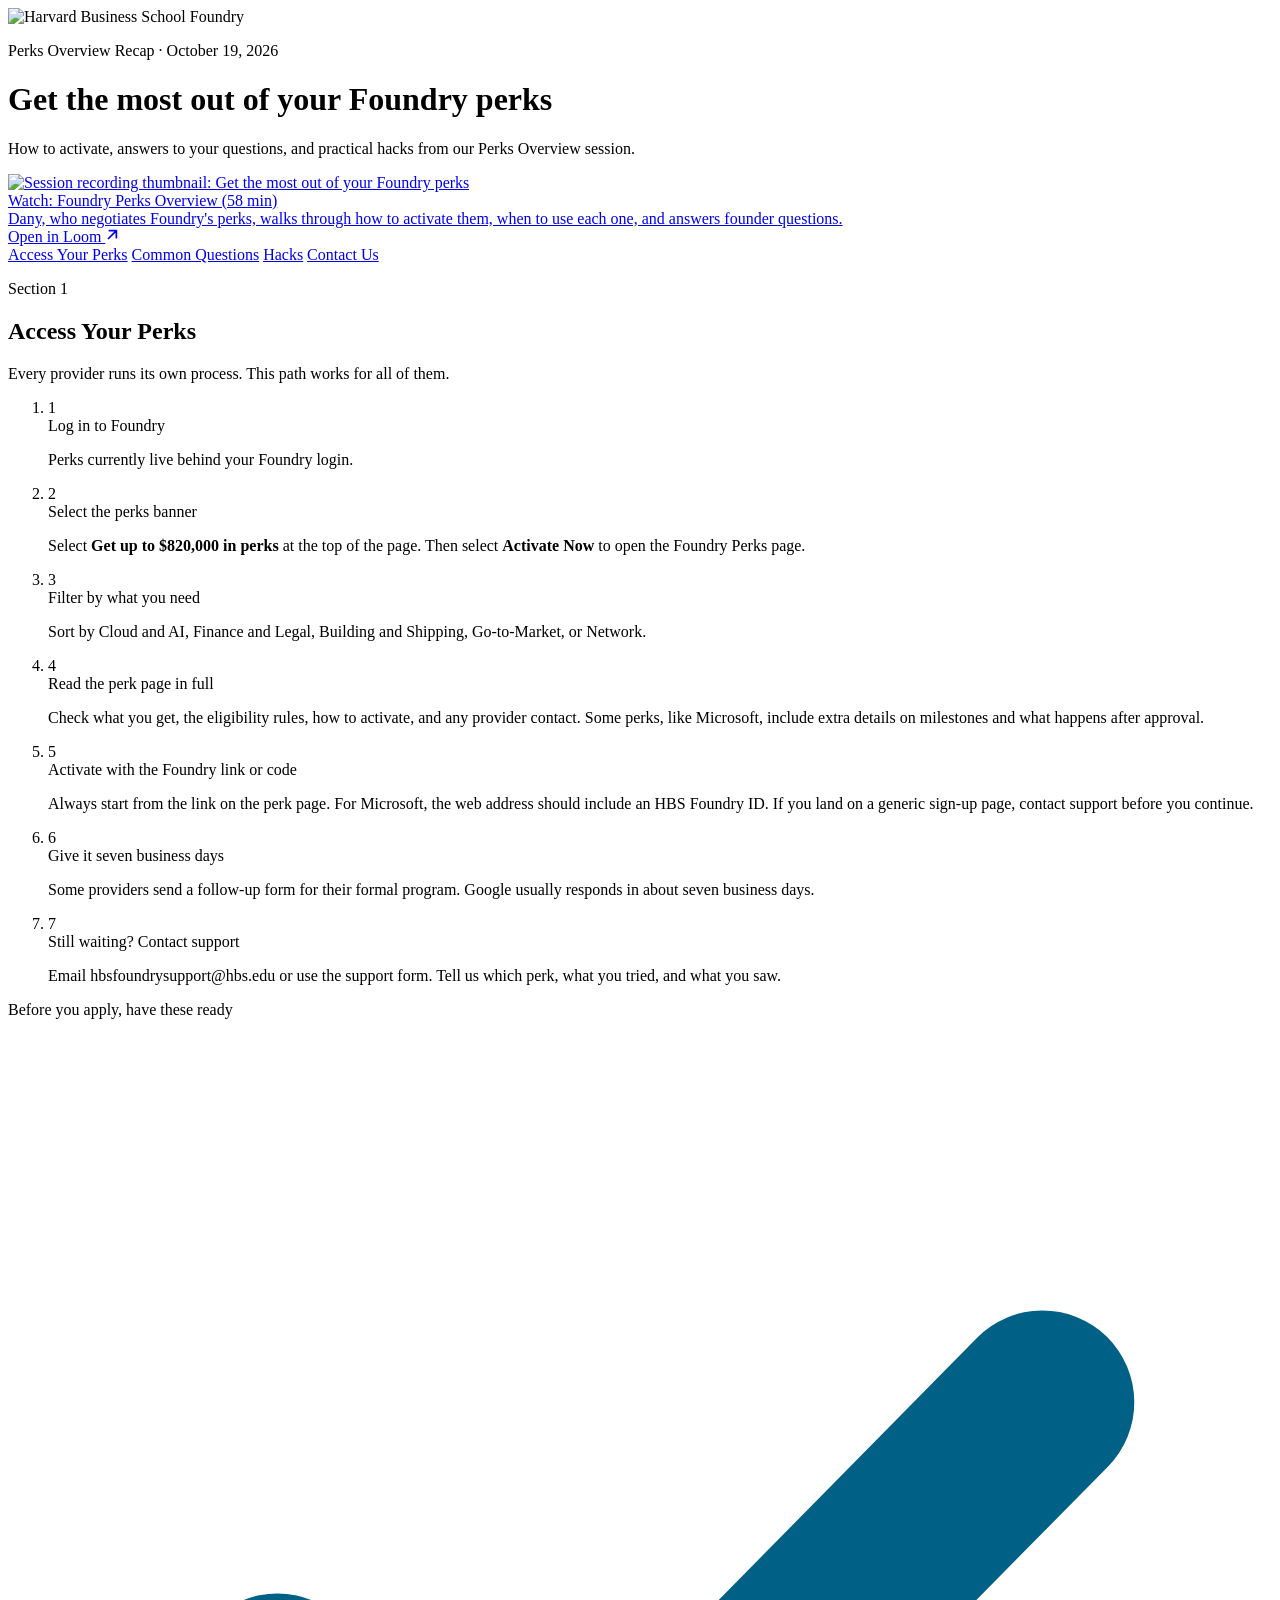
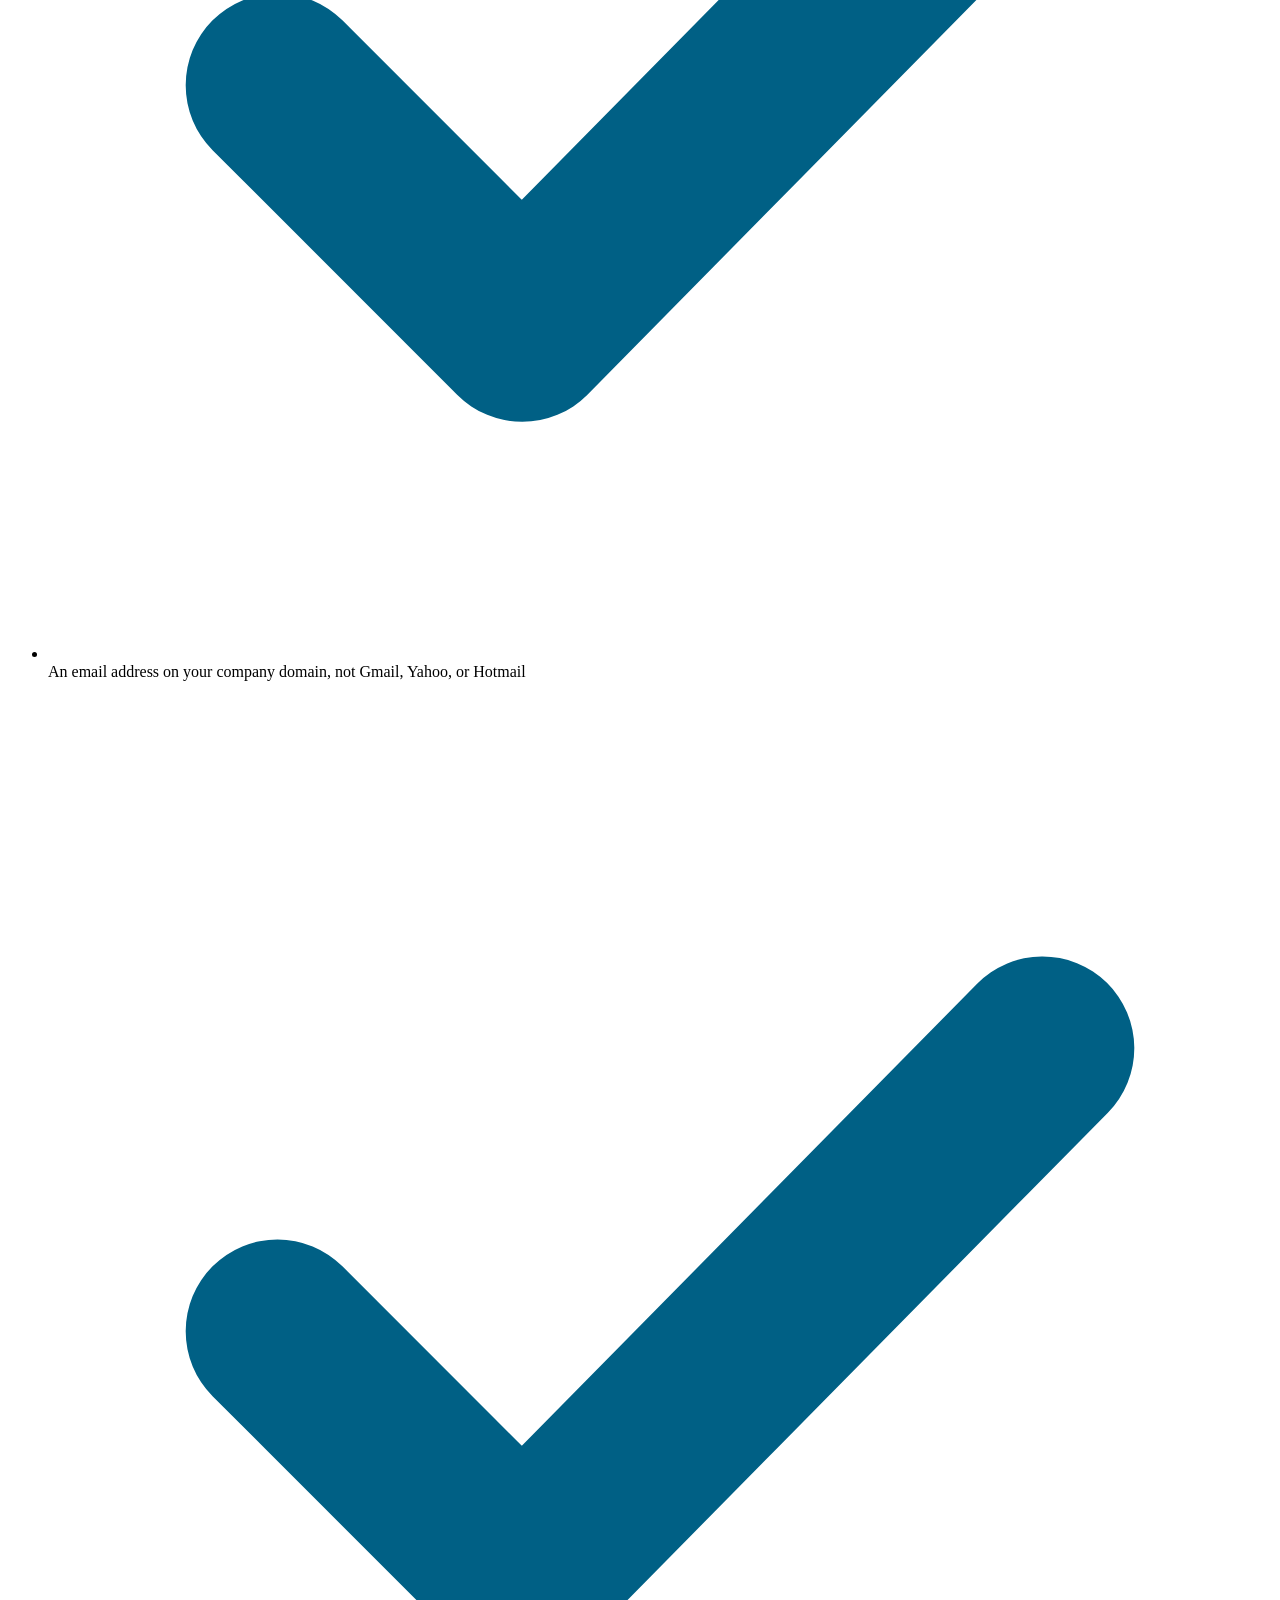
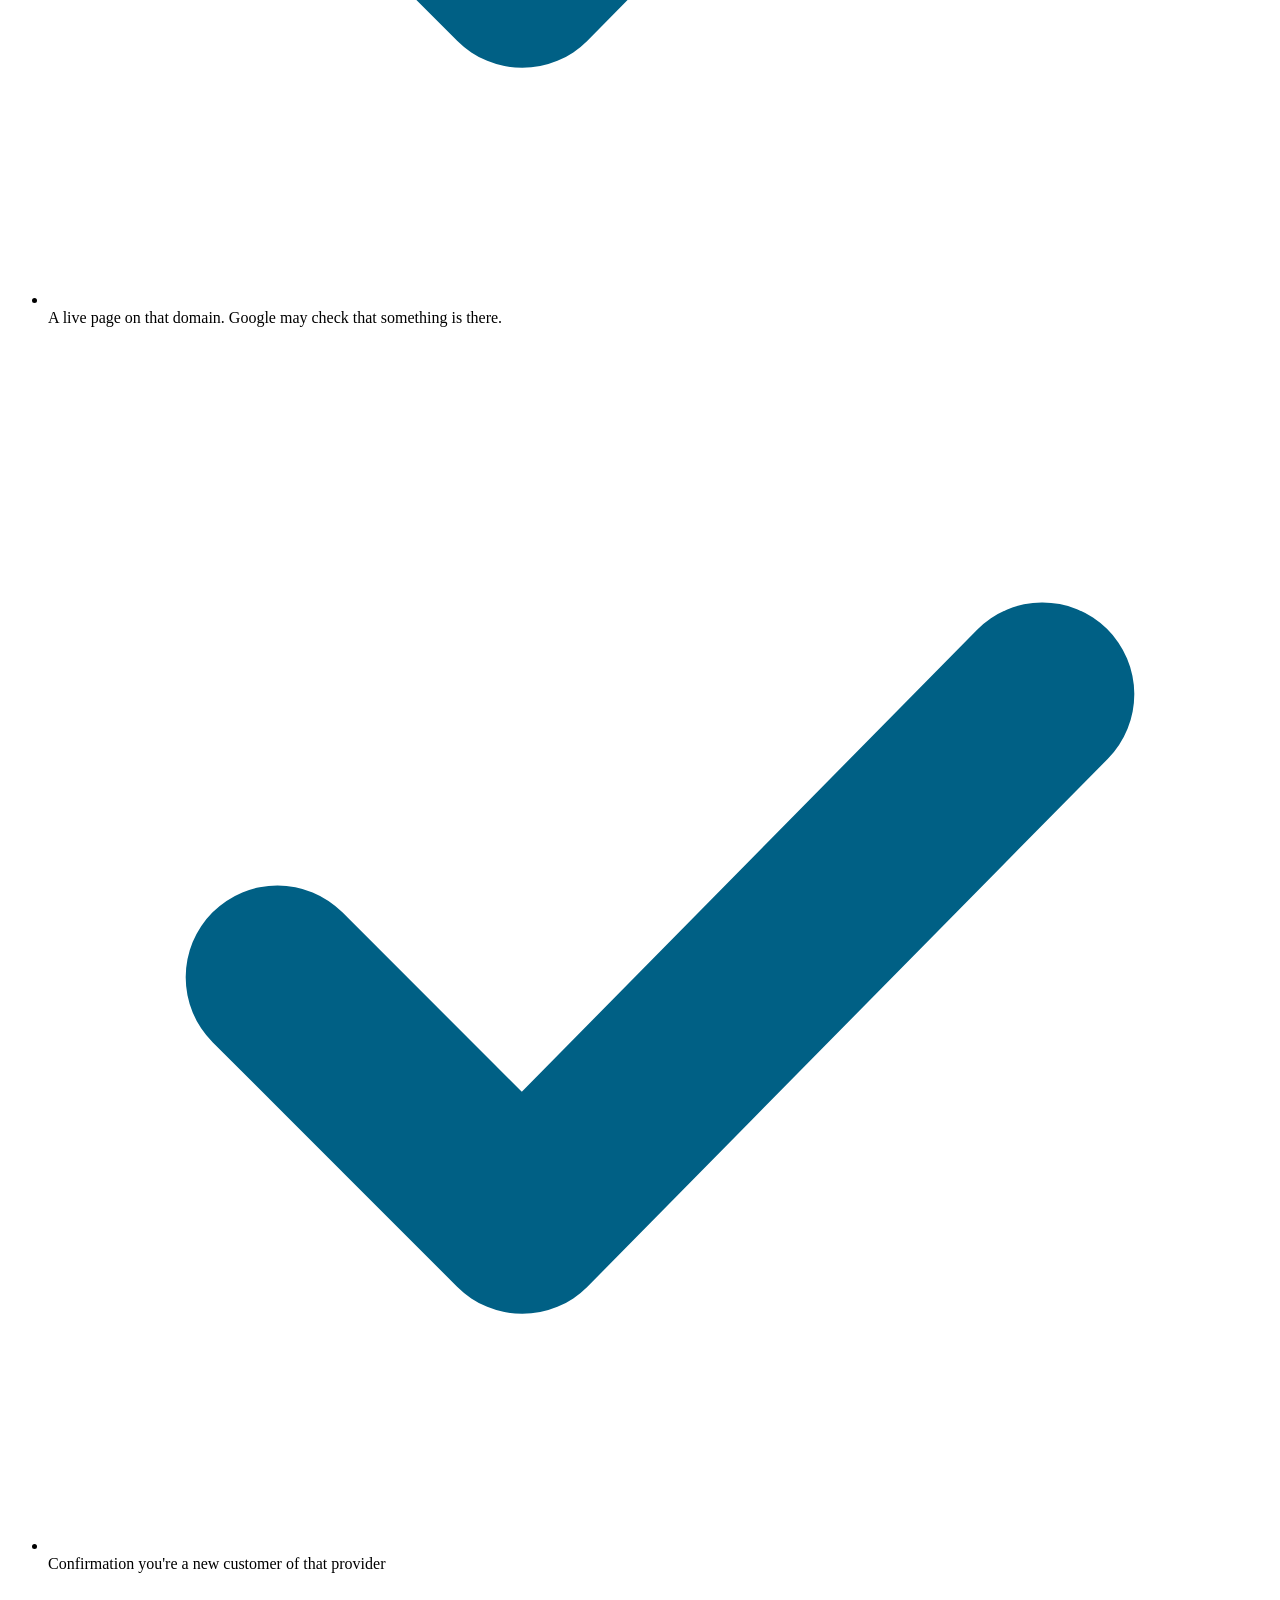
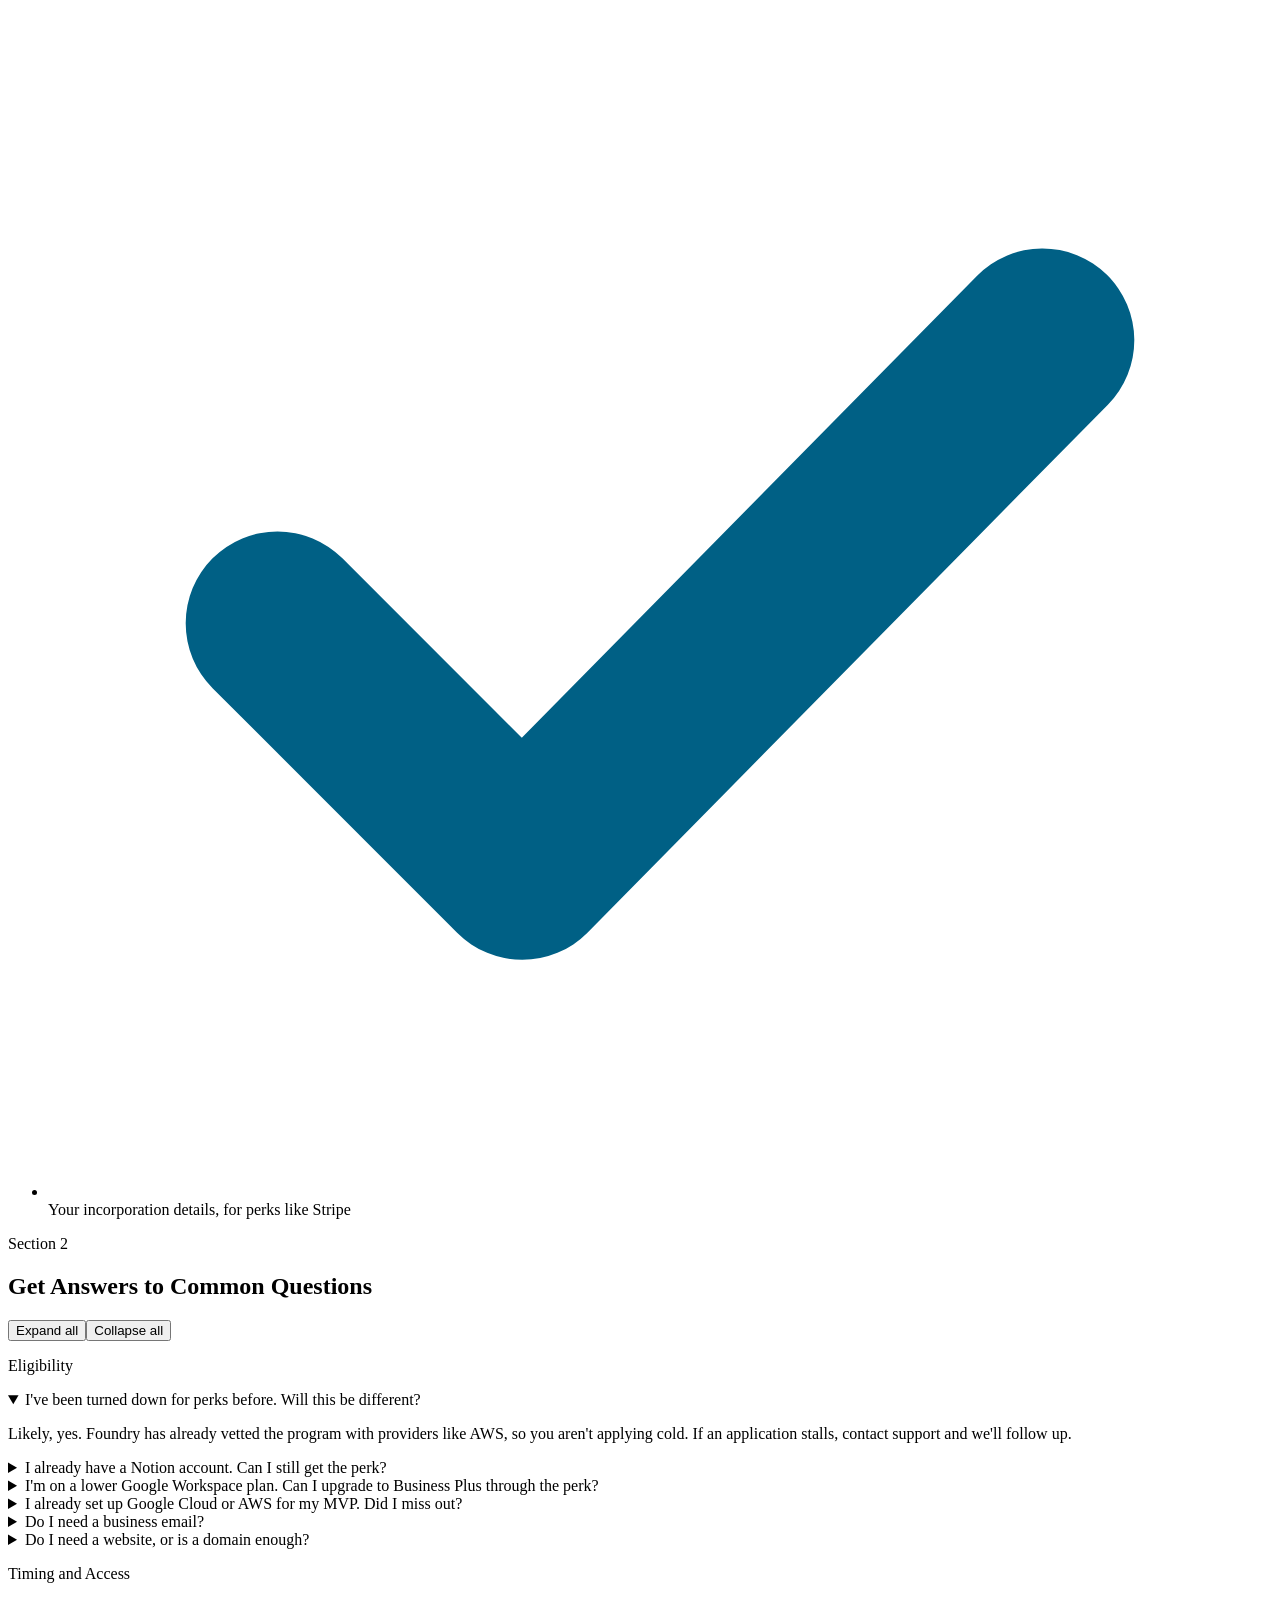
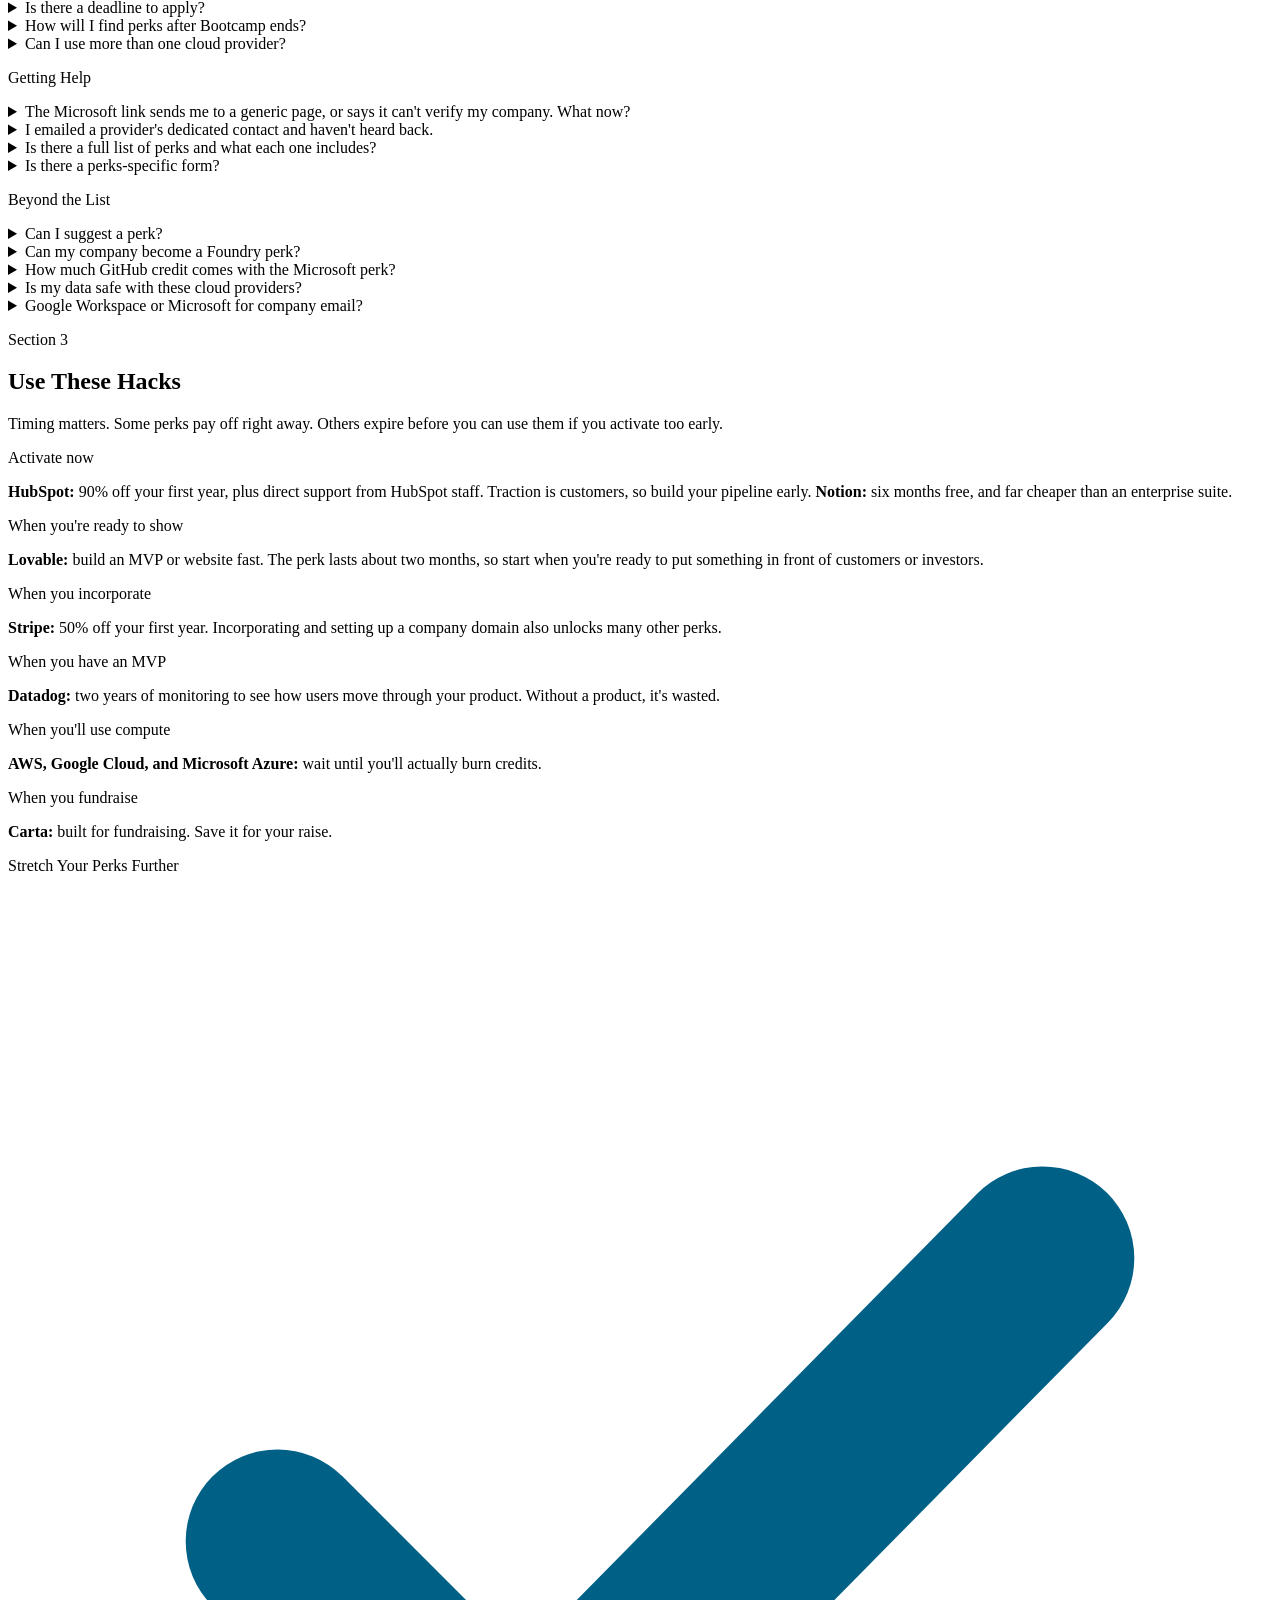
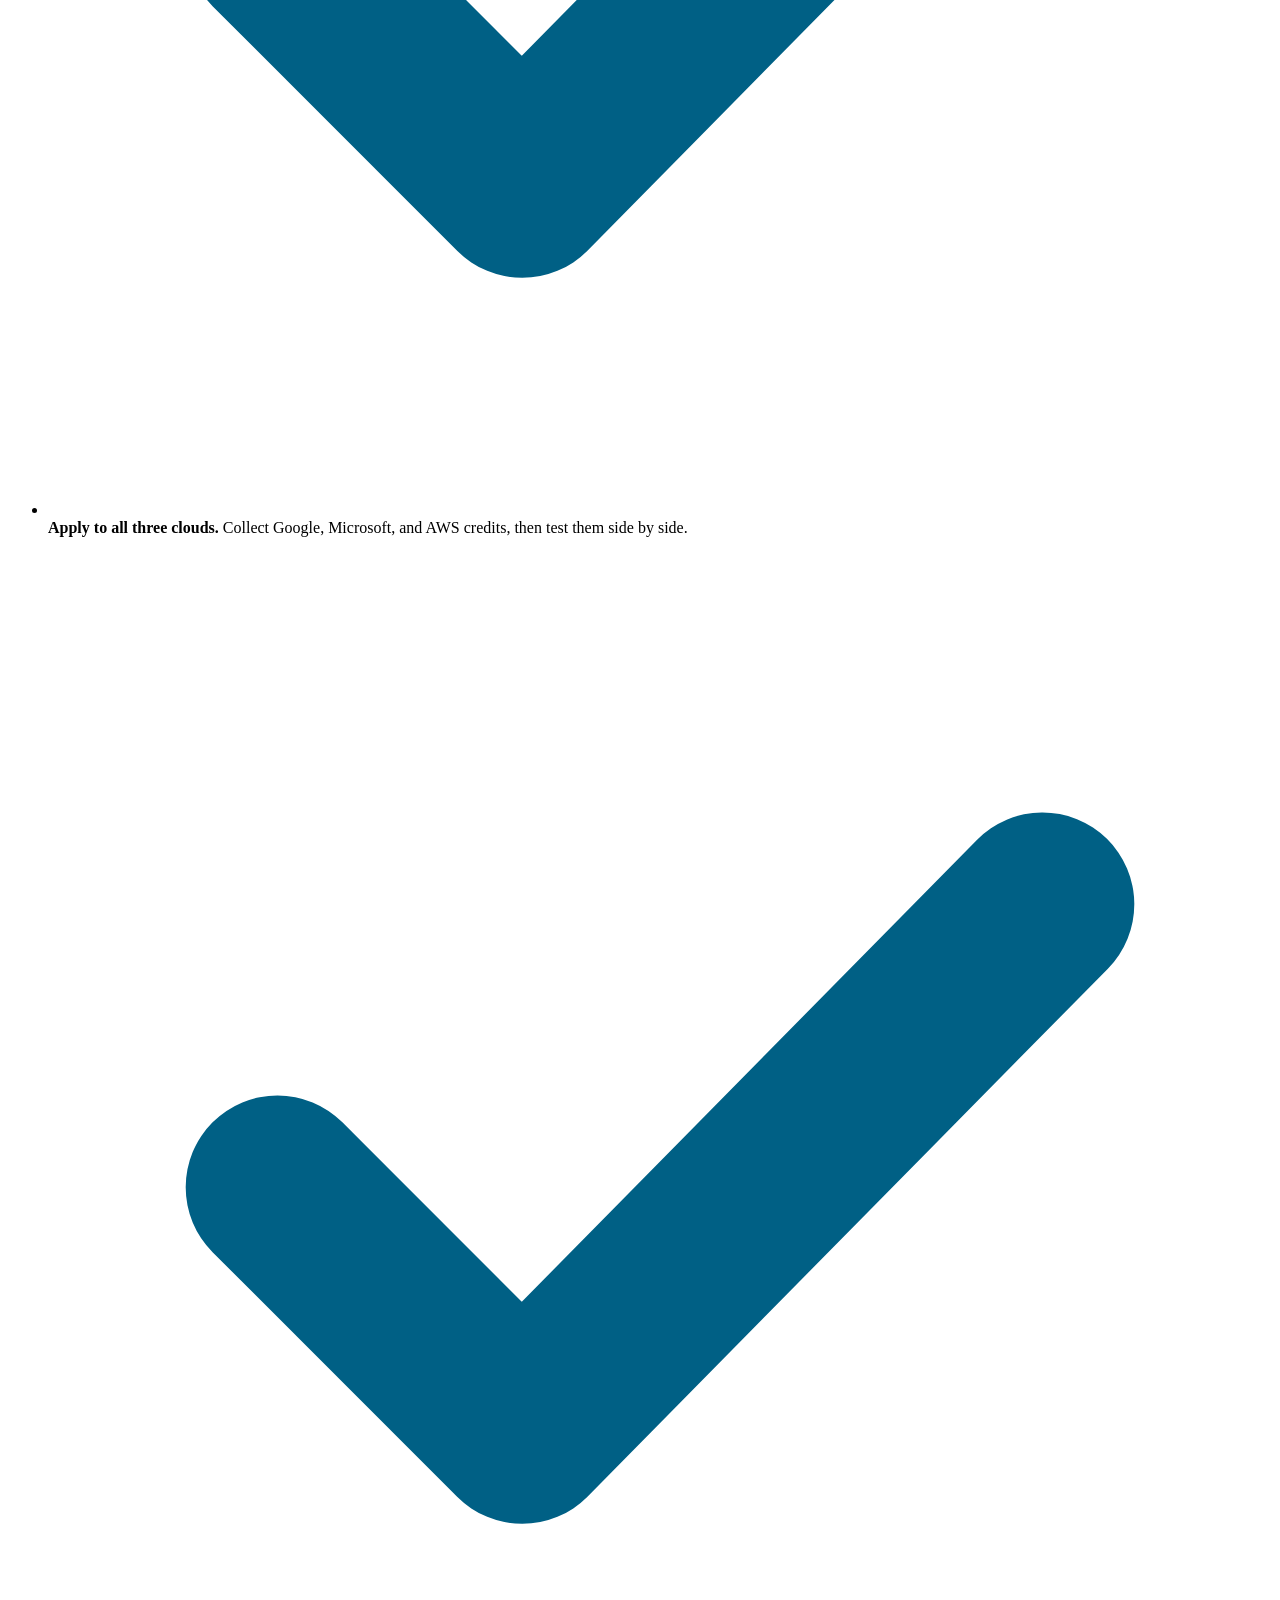
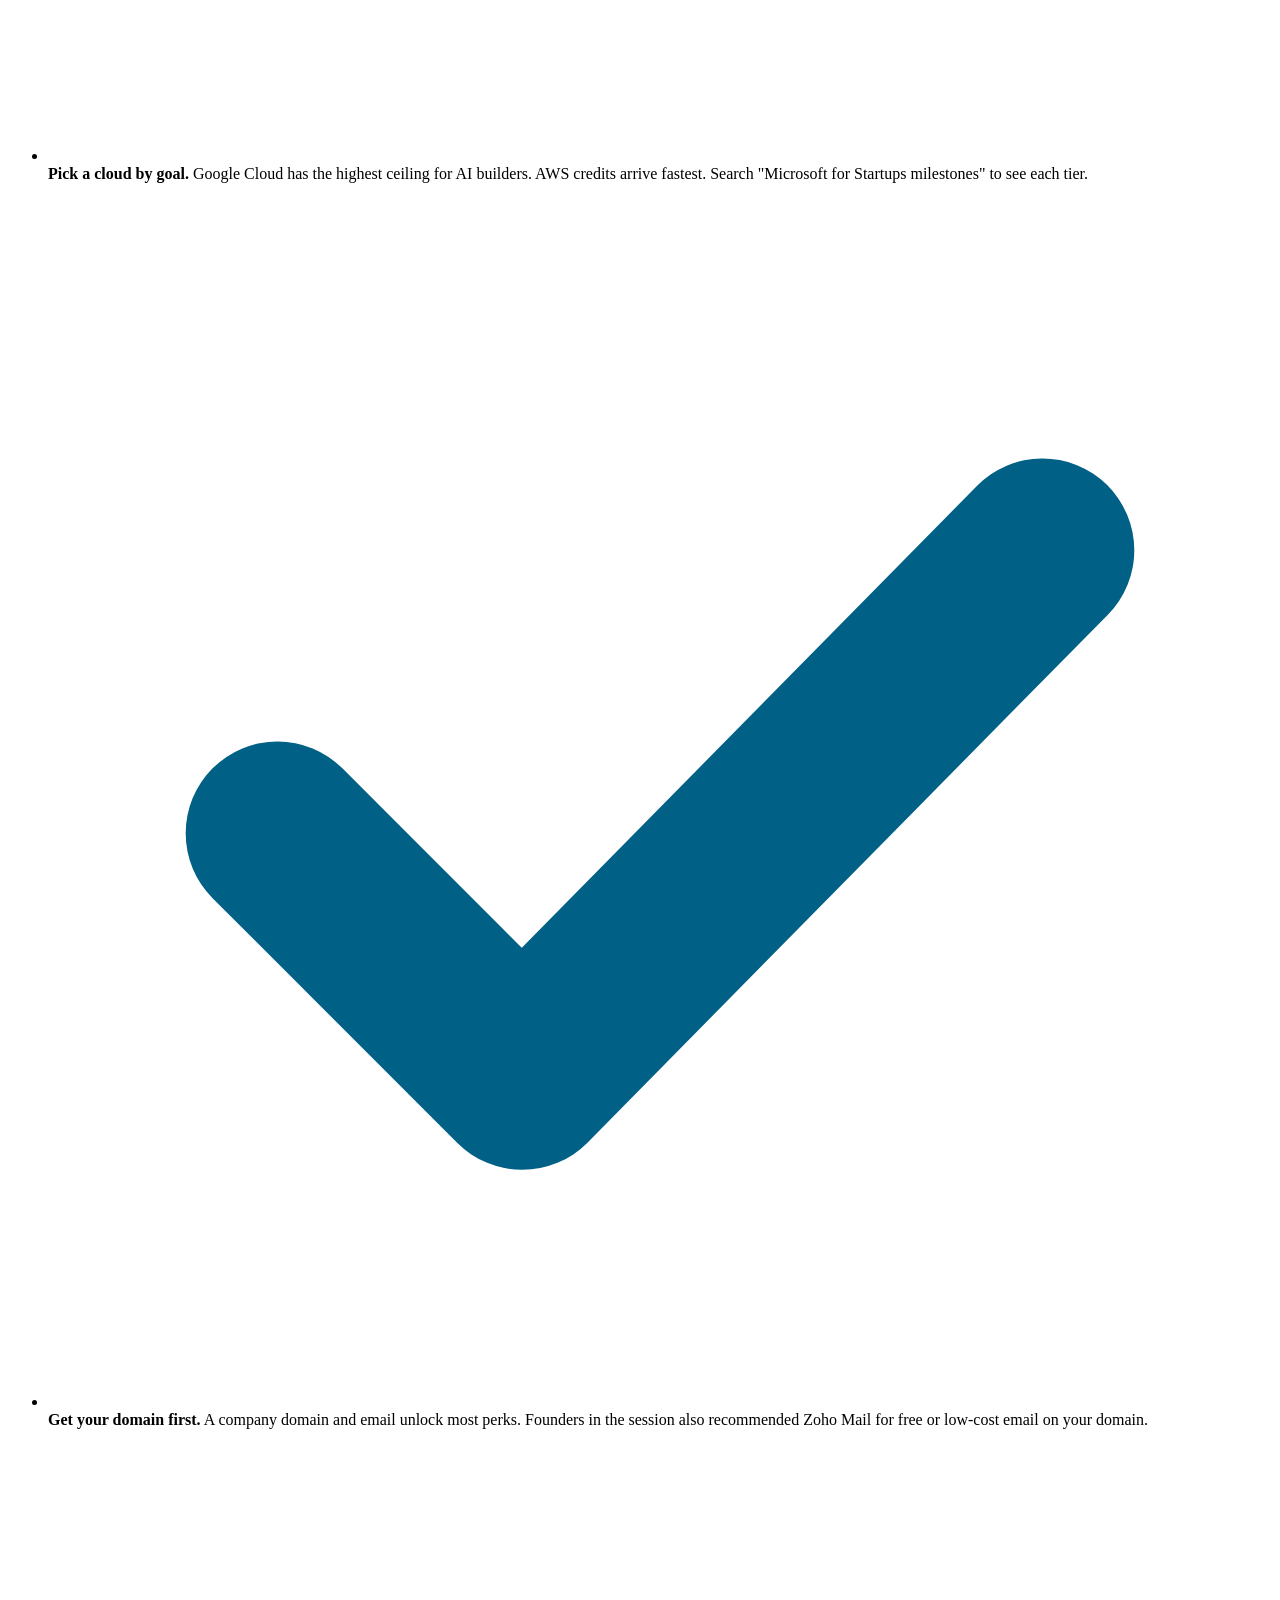
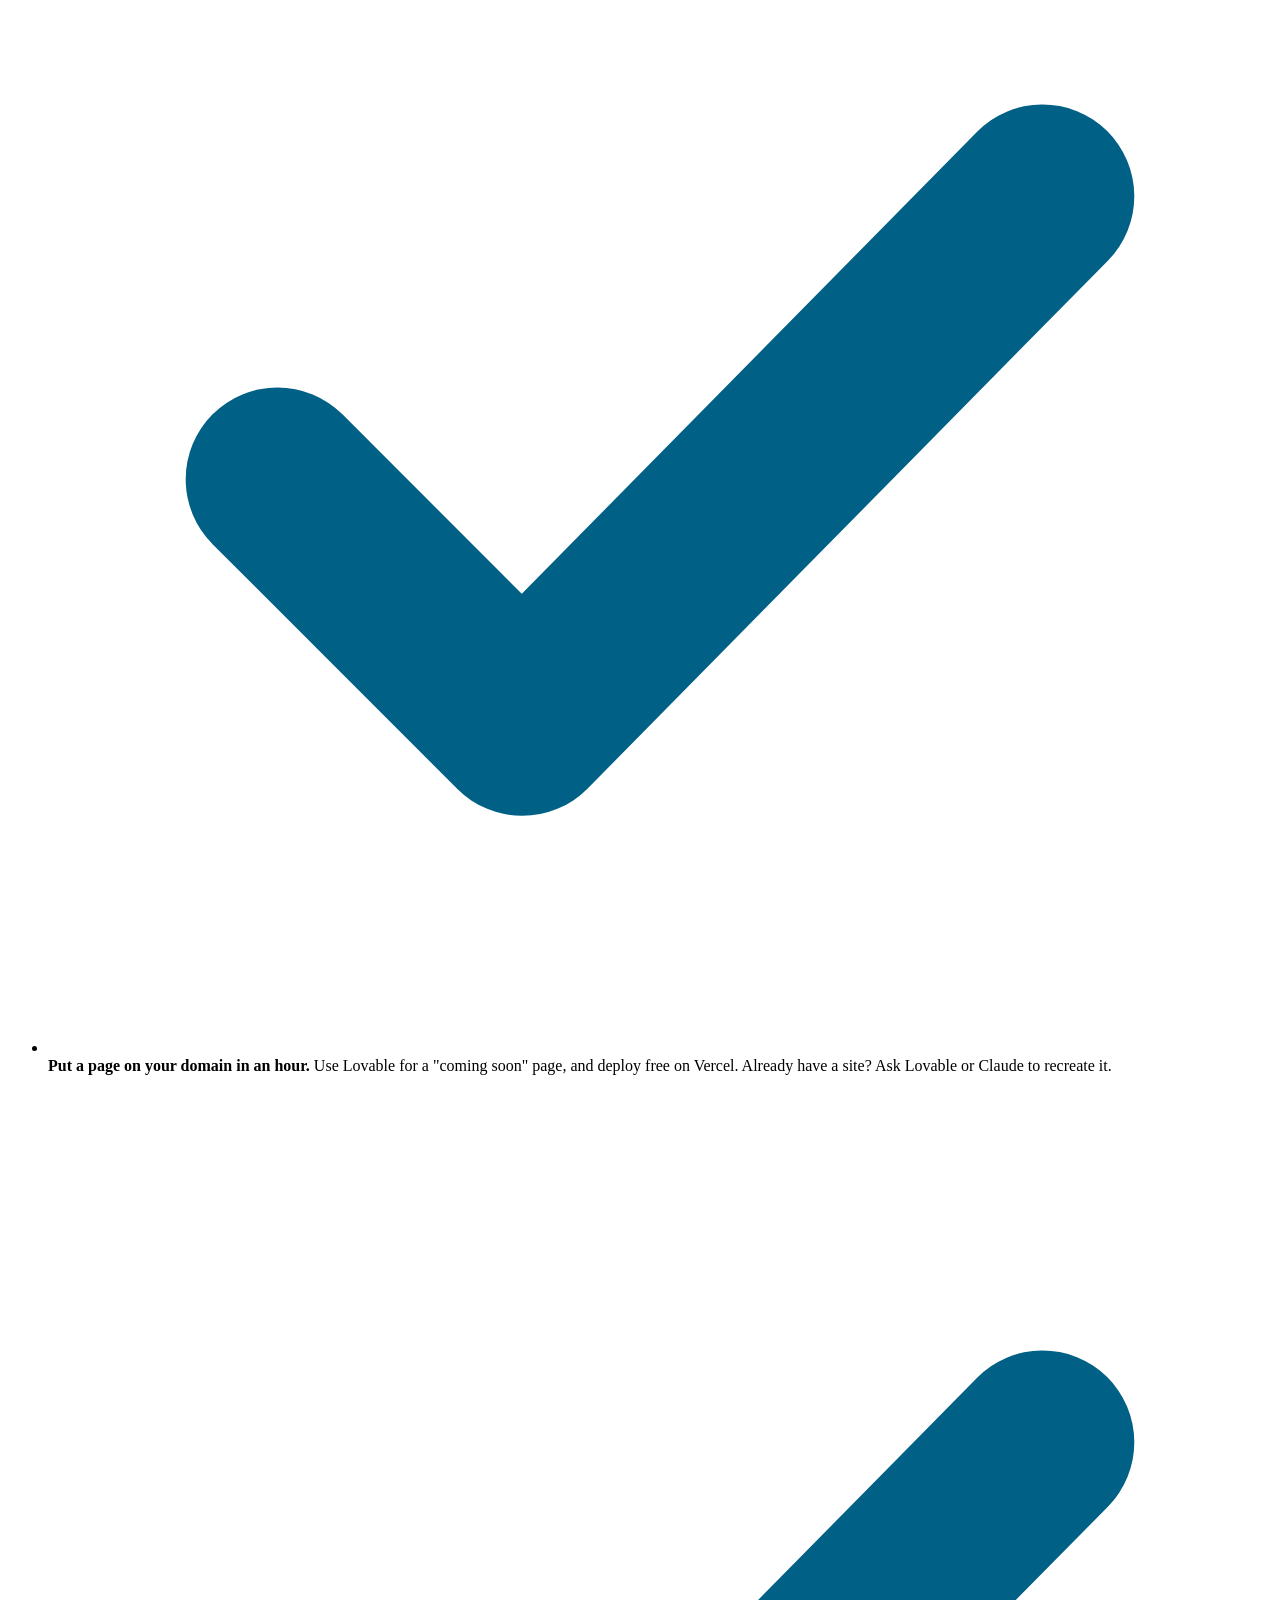
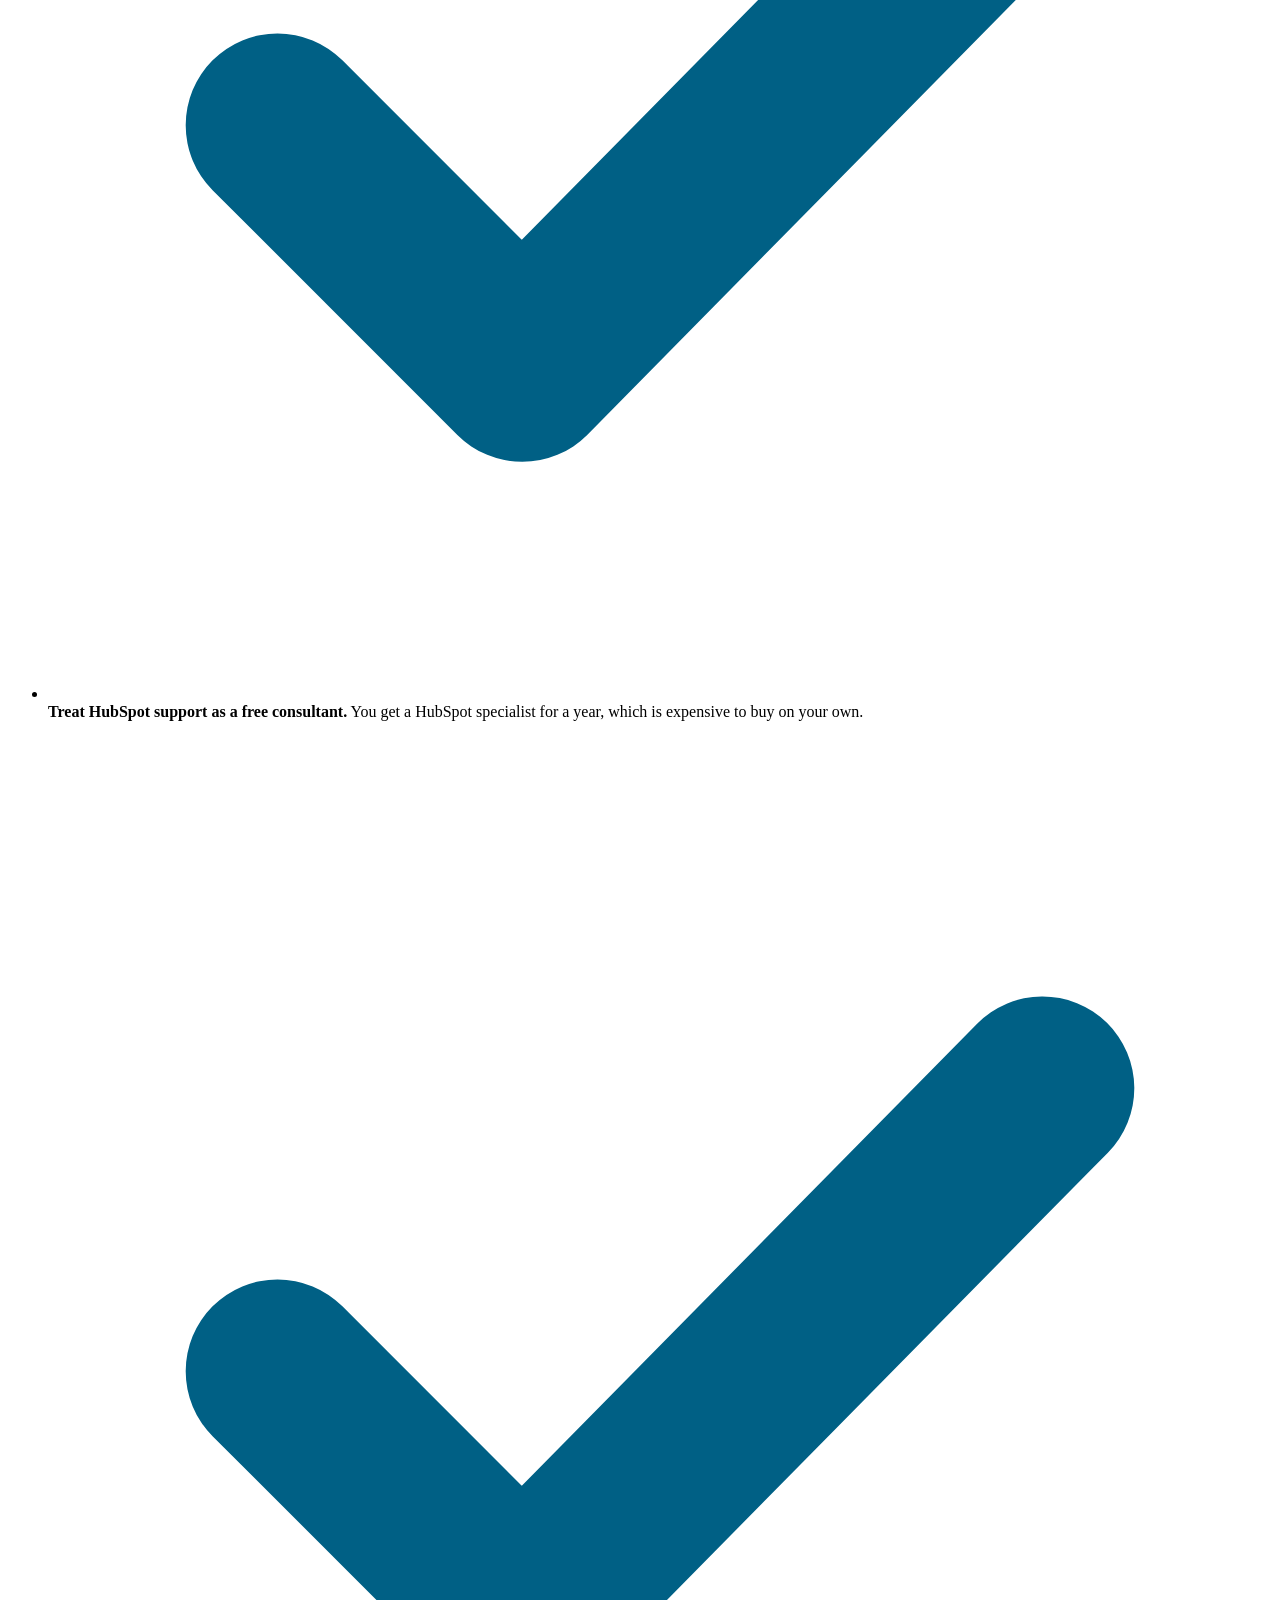
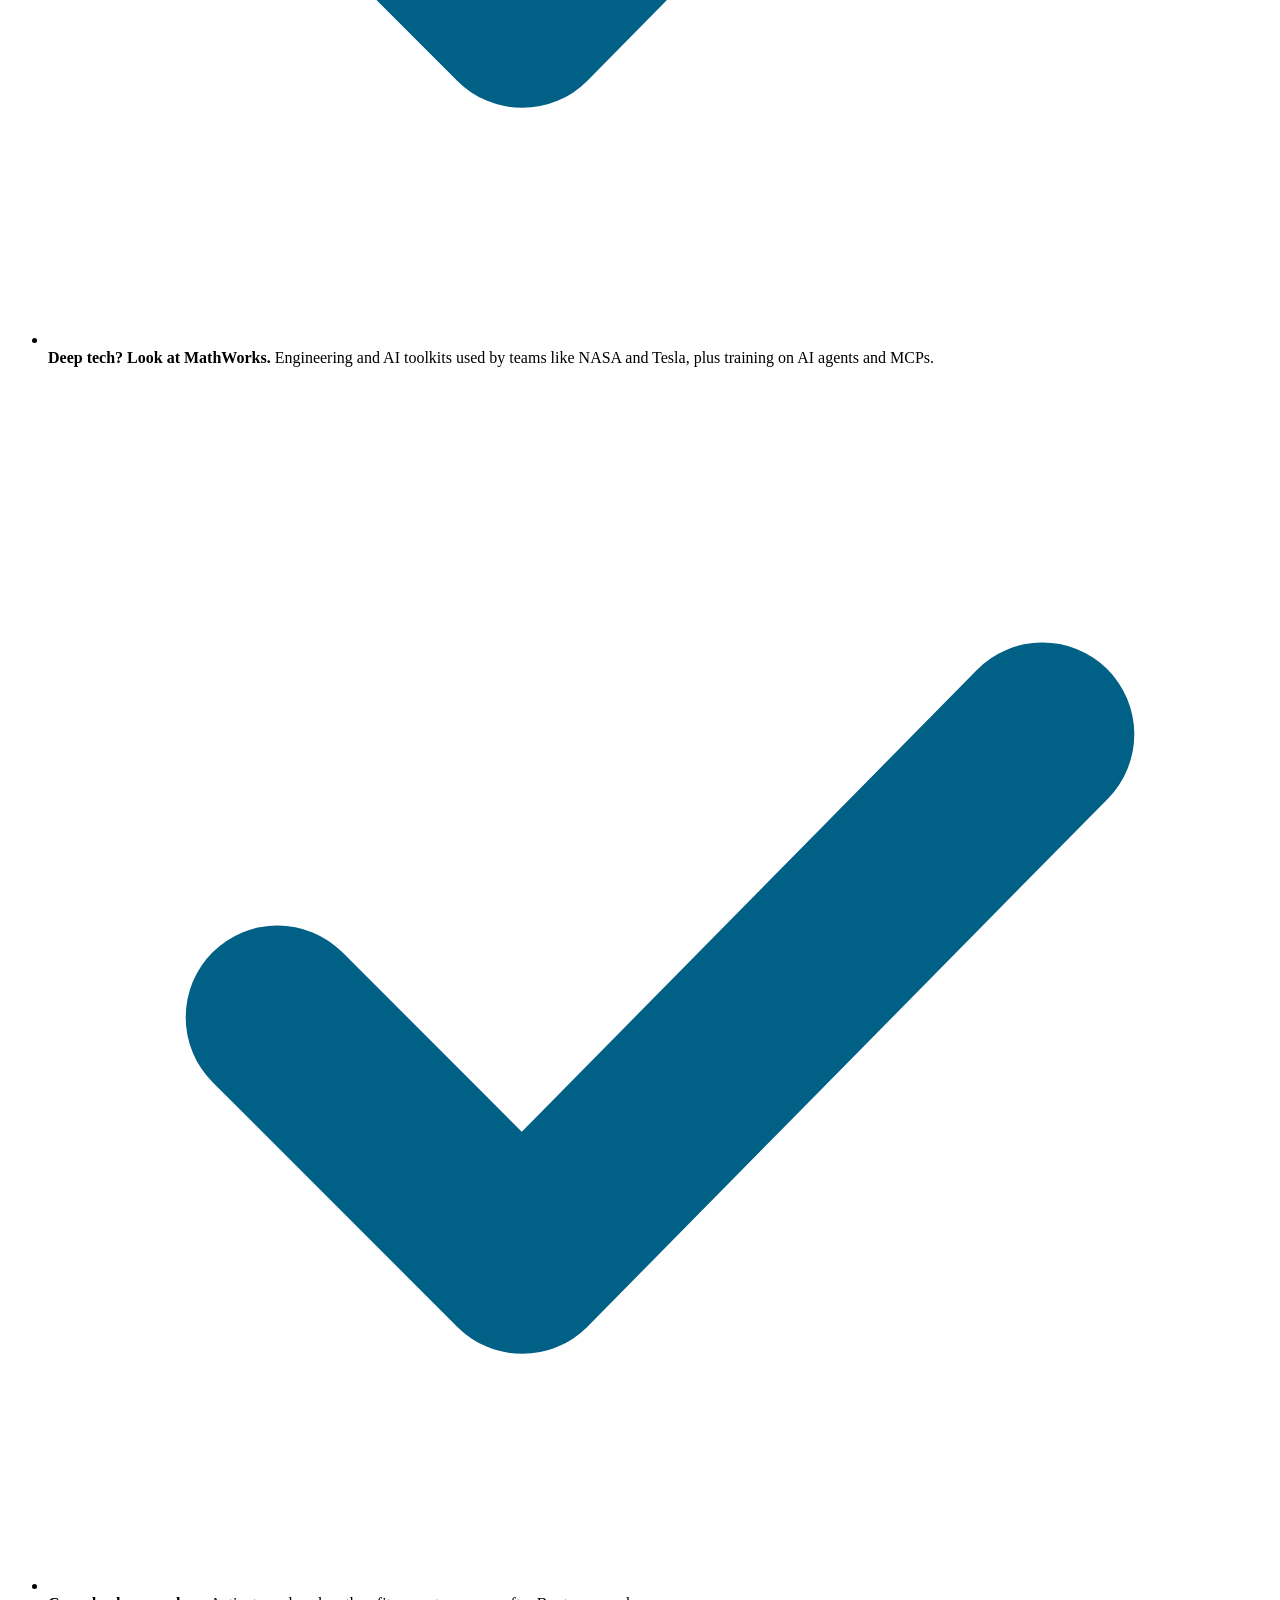
==== index.html @ 1cb1fef4 "Add files via upload" ====
<!doctype html>
<html lang="en">
<head>
  <meta charset="utf-8">
  <meta name="viewport" content="width=device-width, initial-scale=1, viewport-fit=cover">
  <title>Foundry Perks Guide</title>
  <meta name="description" content="How to activate your HBS Foundry perks, answers to common questions, and practical hacks from the Perks Overview session.">
  <link rel="stylesheet" href="css/styles.css">
</head>
<body>
<div class="wrap"><div class="inner">
  <img class="logo" src="assets/hbs-foundry-logo.svg" alt="Harvard Business School Foundry">

  <header class="hero">
    <p class="eyebrow">Perks Overview Recap · October 19, 2026</p>
    <h1>Get the most out of your <span class="hl">Foundry perks</span></h1>
    <p class="standfirst">How to activate, answers to your questions, and practical hacks from our Perks Overview session.</p>
  </header>

  <a class="video" href="https://www.loom.com/share/2cafd19bdf2742edad156978fbfac5cb" target="_blank" rel="noopener">
    <img src="assets/perks-overview-thumbnail.jpg" alt="Session recording thumbnail: Get the most out of your Foundry perks">
    <div>
      <div class="vt">Watch: Foundry Perks Overview (58 min)</div>
      <div class="vs">Dany, who negotiates Foundry's perks, walks through how to activate them, when to use each one, and answers founder questions.</div>
      <span class="go">Open in Loom
        <svg width="14" height="14" viewBox="0 0 16 16" aria-hidden="true"><path d="M5 3h8v8M13 3L4 12" stroke="currentColor" stroke-width="2" fill="none" stroke-linecap="round" stroke-linejoin="round"/></svg></span>
    </div>
  </a>

  <nav class="toc" aria-label="Sections">
    <a href="#access">Access Your Perks</a>
    <a href="#questions">Common Questions</a>
    <a href="#hacks">Hacks</a>
    <a href="#contact">Contact Us</a>
  </nav>

  <!-- ACCESS -->
  <section class="s" id="access">
    <p class="eyebrow">Section 1</p>
    <h2>Access Your Perks</h2>
    <p class="intro">Every provider runs its own process. This path works for all of them.</p>
    <ol class="steps">
      <li class="step"><div class="n">1</div><div><div class="st">Log in to Foundry</div><p>Perks currently live behind your Foundry login.</p></div></li>
      <li class="step"><div class="n">2</div><div><div class="st">Select the perks banner</div><p>Select <b>Get up to $820,000 in perks</b> at the top of the page. Then select <b>Activate Now</b> to open the Foundry Perks page.</p></div></li>
      <li class="step"><div class="n">3</div><div><div class="st">Filter by what you need</div><p>Sort by Cloud and AI, Finance and Legal, Building and Shipping, Go-to-Market, or Network.</p></div></li>
      <li class="step"><div class="n">4</div><div><div class="st">Read the perk page in full</div><p>Check what you get, the eligibility rules, how to activate, and any provider contact. Some perks, like Microsoft, include extra details on milestones and what happens after approval.</p></div></li>
      <li class="step"><div class="n">5</div><div><div class="st">Activate with the Foundry link or code</div><p>Always start from the link on the perk page. For Microsoft, the web address should include an HBS Foundry ID. If you land on a generic sign-up page, contact support before you continue.</p></div></li>
      <li class="step"><div class="n">6</div><div><div class="st">Give it seven business days</div><p>Some providers send a follow-up form for their formal program. Google usually responds in about seven business days.</p></div></li>
      <li class="step"><div class="n">7</div><div><div class="st">Still waiting? Contact support</div><p>Email hbsfoundrysupport@hbs.edu or use the support form. Tell us which perk, what you tried, and what you saw.</p></div></li>
    </ol>
    <div class="callout">
      <div class="ct">Before you apply, have these ready</div>
      <ul class="checks two">
        <li><svg viewBox="0 0 16 16" aria-hidden="true"><path d="M3 8.5l3.2 3.2L13 4.8" stroke="#006085" stroke-width="2.4" fill="none" stroke-linecap="round" stroke-linejoin="round"/></svg><span>An email address on your company domain, not Gmail, Yahoo, or Hotmail</span></li>
        <li><svg viewBox="0 0 16 16" aria-hidden="true"><path d="M3 8.5l3.2 3.2L13 4.8" stroke="#006085" stroke-width="2.4" fill="none" stroke-linecap="round" stroke-linejoin="round"/></svg><span>A live page on that domain. Google may check that something is there.</span></li>
        <li><svg viewBox="0 0 16 16" aria-hidden="true"><path d="M3 8.5l3.2 3.2L13 4.8" stroke="#006085" stroke-width="2.4" fill="none" stroke-linecap="round" stroke-linejoin="round"/></svg><span>Confirmation you're a new customer of that provider</span></li>
        <li><svg viewBox="0 0 16 16" aria-hidden="true"><path d="M3 8.5l3.2 3.2L13 4.8" stroke="#006085" stroke-width="2.4" fill="none" stroke-linecap="round" stroke-linejoin="round"/></svg><span>Your incorporation details, for perks like Stripe</span></li>
      </ul>
    </div>
  </section>

  <!-- QUESTIONS -->
  <section class="s" id="questions">
    <p class="eyebrow">Section 2</p>
    <h2>Get Answers to Common Questions</h2>
    <div class="qa-tools"><button class="linkbtn" type="button" id="openAll">Expand all</button><button class="linkbtn" type="button" id="closeAll">Collapse all</button></div>

    <div class="group">
      <p class="eyebrow">Eligibility</p>
      <details open><summary>I've been turned down for perks before. Will this be different?<span class="pm"></span></summary><p>Likely, yes. Foundry has already vetted the program with providers like AWS, so you aren't applying cold. If an application stalls, contact support and we'll follow up.</p></details>
      <details><summary>I already have a Notion account. Can I still get the perk?<span class="pm"></span></summary><p>Notion's perk is for new users only. One workaround: open a new Notion workspace on your company domain and move your notes over, by hand or with an AI agent like Claude.</p></details>
      <details><summary>I'm on a lower Google Workspace plan. Can I upgrade to Business Plus through the perk?<span class="pm"></span></summary><p>It's up to Google. Google Cloud and Google Workspace are run by separate teams, so approval from one doesn't guarantee the other. Submit the Google form from the perk page. Then contact Google's startup support, explain you've joined Foundry, and ask for the upgrade.</p></details>
      <details><summary>I already set up Google Cloud or AWS for my MVP. Did I miss out?<span class="pm"></span></summary><p>Not necessarily. For Google Cloud, apply through the perk page and watch for an invitation to Google's formal program. For AWS, new-user rules may apply, so submit the application and see. If you hear nothing in seven business days, contact support.</p></details>
      <details><summary>Do I need a business email?<span class="pm"></span></summary><p>For most perks, yes. Providers flag Gmail, Yahoo, and Hotmail addresses as personal. An address on your own domain (you@yourcompany.com) reads as a work email and often passes verification.</p></details>
      <details><summary>Do I need a website, or is a domain enough?<span class="pm"></span></summary><p>Google is strict and may check that something lives at your domain. No site yet? Use the Lovable perk to put up a simple "coming soon" page in about an hour.</p></details>
    </div>

    <div class="group">
      <p class="eyebrow">Timing and Access</p>
      <details><summary>Is there a deadline to apply?<span class="pm"></span></summary><p>No. Alumni keep access, for now indefinitely. A provider can leave the program, but that's rare. Once you activate a perk, the provider's own time limit starts.</p></details>
      <details><summary>How will I find perks after Bootcamp ends?<span class="pm"></span></summary><p>We'll email you once the standalone perks space is live. Until then, email support, say you're a Foundry alum, and ask for the perks list and links.</p></details>
      <details><summary>Can I use more than one cloud provider?<span class="pm"></span></summary><p>Yes. You don't have to commit to one. Apply to Google Cloud, Microsoft, and AWS, test all three, and keep what works.</p></details>
    </div>

    <div class="group">
      <p class="eyebrow">Getting Help</p>
      <details><summary>The Microsoft link sends me to a generic page, or says it can't verify my company. What now?<span class="pm"></span></summary><p>Check the web address. It should include an HBS Foundry ID. If it doesn't, or verification fails, email support with a screenshot. We've flagged this with Microsoft.</p></details>
      <details><summary>I emailed a provider's dedicated contact and haven't heard back.<span class="pm"></span></summary><p>Some contacts support thousands of founders, so replies can take time. If you're blocked, copy support on your follow-up so we can help.</p></details>
      <details><summary>Is there a full list of perks and what each one includes?<span class="pm"></span></summary><p>Yes. The Foundry Perks page lists every perk with its benefits, eligibility, activation steps, and provider contacts.</p></details>
      <details><summary>Is there a perks-specific form?<span class="pm"></span></summary><p>Use the support form or email hbsfoundrysupport@hbs.edu. Both reach the team that handles perks.</p></details>
    </div>

    <div class="group">
      <p class="eyebrow">Beyond the List</p>
      <details><summary>Can I suggest a perk?<span class="pm"></span></summary><p>Please do. Four or five of our live perks started as founder suggestions. Email support with the company and why it would help founders.</p></details>
      <details><summary>Can my company become a Foundry perk?<span class="pm"></span></summary><p>Email support with what your company offers and why it would help Bootcamp founders. Harvard will review it. You can also share it with your peers on the community page.</p></details>
      <details><summary>How much GitHub credit comes with the Microsoft perk?<span class="pm"></span></summary><p>Check the Microsoft perk page. It's likely a standard, modest amount. A standalone GitHub perk is in the works and should offer more.</p></details>
      <details><summary>Is my data safe with these cloud providers?<span class="pm"></span></summary><p>AWS, Google, and Microsoft each publish privacy and security terms, and they commit not to train on your data. Their business depends on that trust. Still, no one can guarantee the future. If you handle sensitive data, read each provider's terms closely and weigh the risk against the speed you gain.</p></details>
      <details><summary>Google Workspace or Microsoft for company email?<span class="pm"></span></summary><p>From Dany's experience running a startup: Google Workspace had better support, simpler integrations, and lower cost, and she found Gemini more useful than Copilot. You can add as many addresses as you need from the Google Admin console, such as info@ and a personal address for each founder.</p></details>
    </div>
  </section>

  <!-- HACKS -->
  <section class="s" id="hacks">
    <p class="eyebrow">Section 3</p>
    <h2>Use These Hacks</h2>
    <p class="intro">Timing matters. Some perks pay off right away. Others expire before you can use them if you activate too early.</p>
    <div class="timing">
      <div class="trow"><div class="when">Activate now</div><p><b>HubSpot:</b> 90% off your first year, plus direct support from HubSpot staff. Traction is customers, so build your pipeline early. <b>Notion:</b> six months free, and far cheaper than an enterprise suite.</p></div>
      <div class="trow"><div class="when">When you're ready to show</div><p><b>Lovable:</b> build an MVP or website fast. The perk lasts about two months, so start when you're ready to put something in front of customers or investors.</p></div>
      <div class="trow"><div class="when">When you incorporate</div><p><b>Stripe:</b> 50% off your first year. Incorporating and setting up a company domain also unlocks many other perks.</p></div>
      <div class="trow"><div class="when">When you have an MVP</div><p><b>Datadog:</b> two years of monitoring to see how users move through your product. Without a product, it's wasted.</p></div>
      <div class="trow"><div class="when">When you'll use compute</div><p><b>AWS, Google Cloud, and Microsoft Azure:</b> wait until you'll actually burn credits.</p></div>
      <div class="trow"><div class="when">When you fundraise</div><p><b>Carta:</b> built for fundraising. Save it for your raise.</p></div>
    </div>

    <div class="sub">
      <p class="eyebrow">Stretch Your Perks Further</p>
      <ul class="checks" style="margin-top:12px;gap:12px">
        <li><svg viewBox="0 0 16 16" aria-hidden="true"><path d="M3 8.5l3.2 3.2L13 4.8" stroke="#006085" stroke-width="2.4" fill="none" stroke-linecap="round" stroke-linejoin="round"/></svg><span><b>Apply to all three clouds.</b> Collect Google, Microsoft, and AWS credits, then test them side by side.</span></li>
        <li><svg viewBox="0 0 16 16" aria-hidden="true"><path d="M3 8.5l3.2 3.2L13 4.8" stroke="#006085" stroke-width="2.4" fill="none" stroke-linecap="round" stroke-linejoin="round"/></svg><span><b>Pick a cloud by goal.</b> Google Cloud has the highest ceiling for AI builders. AWS credits arrive fastest. Search "Microsoft for Startups milestones" to see each tier.</span></li>
        <li><svg viewBox="0 0 16 16" aria-hidden="true"><path d="M3 8.5l3.2 3.2L13 4.8" stroke="#006085" stroke-width="2.4" fill="none" stroke-linecap="round" stroke-linejoin="round"/></svg><span><b>Get your domain first.</b> A company domain and email unlock most perks. Founders in the session also recommended Zoho Mail for free or low-cost email on your domain.</span></li>
        <li><svg viewBox="0 0 16 16" aria-hidden="true"><path d="M3 8.5l3.2 3.2L13 4.8" stroke="#006085" stroke-width="2.4" fill="none" stroke-linecap="round" stroke-linejoin="round"/></svg><span><b>Put a page on your domain in an hour.</b> Use Lovable for a "coming soon" page, and deploy free on Vercel. Already have a site? Ask Lovable or Claude to recreate it.</span></li>
        <li><svg viewBox="0 0 16 16" aria-hidden="true"><path d="M3 8.5l3.2 3.2L13 4.8" stroke="#006085" stroke-width="2.4" fill="none" stroke-linecap="round" stroke-linejoin="round"/></svg><span><b>Treat HubSpot support as a free consultant.</b> You get a HubSpot specialist for a year, which is expensive to buy on your own.</span></li>
        <li><svg viewBox="0 0 16 16" aria-hidden="true"><path d="M3 8.5l3.2 3.2L13 4.8" stroke="#006085" stroke-width="2.4" fill="none" stroke-linecap="round" stroke-linejoin="round"/></svg><span><b>Deep tech? Look at MathWorks.</b> Engineering and AI toolkits used by teams like NASA and Tesla, plus training on AI agents and MCPs.</span></li>
        <li><svg viewBox="0 0 16 16" aria-hidden="true"><path d="M3 8.5l3.2 3.2L13 4.8" stroke="#006085" stroke-width="2.4" fill="none" stroke-linecap="round" stroke-linejoin="round"/></svg><span><b>Come back as an alum.</b> Activate perks when they fit your stage, even after Bootcamp ends.</span></li>
      </ul>
    </div>
  </section>

  <!-- CTA -->
  <section class="cta" id="contact" aria-label="Contact">
    <div>
      <div class="t">Questions or perk ideas? Email us</div>
      <div class="l">Write to us or use the support form. We read every suggestion.</div>
    </div>
    <div class="email"><a id="addr" class="addr" href="mailto:hbsfoundrysupport@hbs.edu">hbsfoundrysupport@hbs.edu</a><button class="copy" type="button" id="copyBtn">Copy</button></div>
  </section>

  <footer>HBS Foundry · Founder Perks Guide · Amounts and terms as shared in the October 19, 2026 session. Check each perk page for current details.</footer>
</div></div>

  <script src="js/main.js"></script>
</body>
</html>
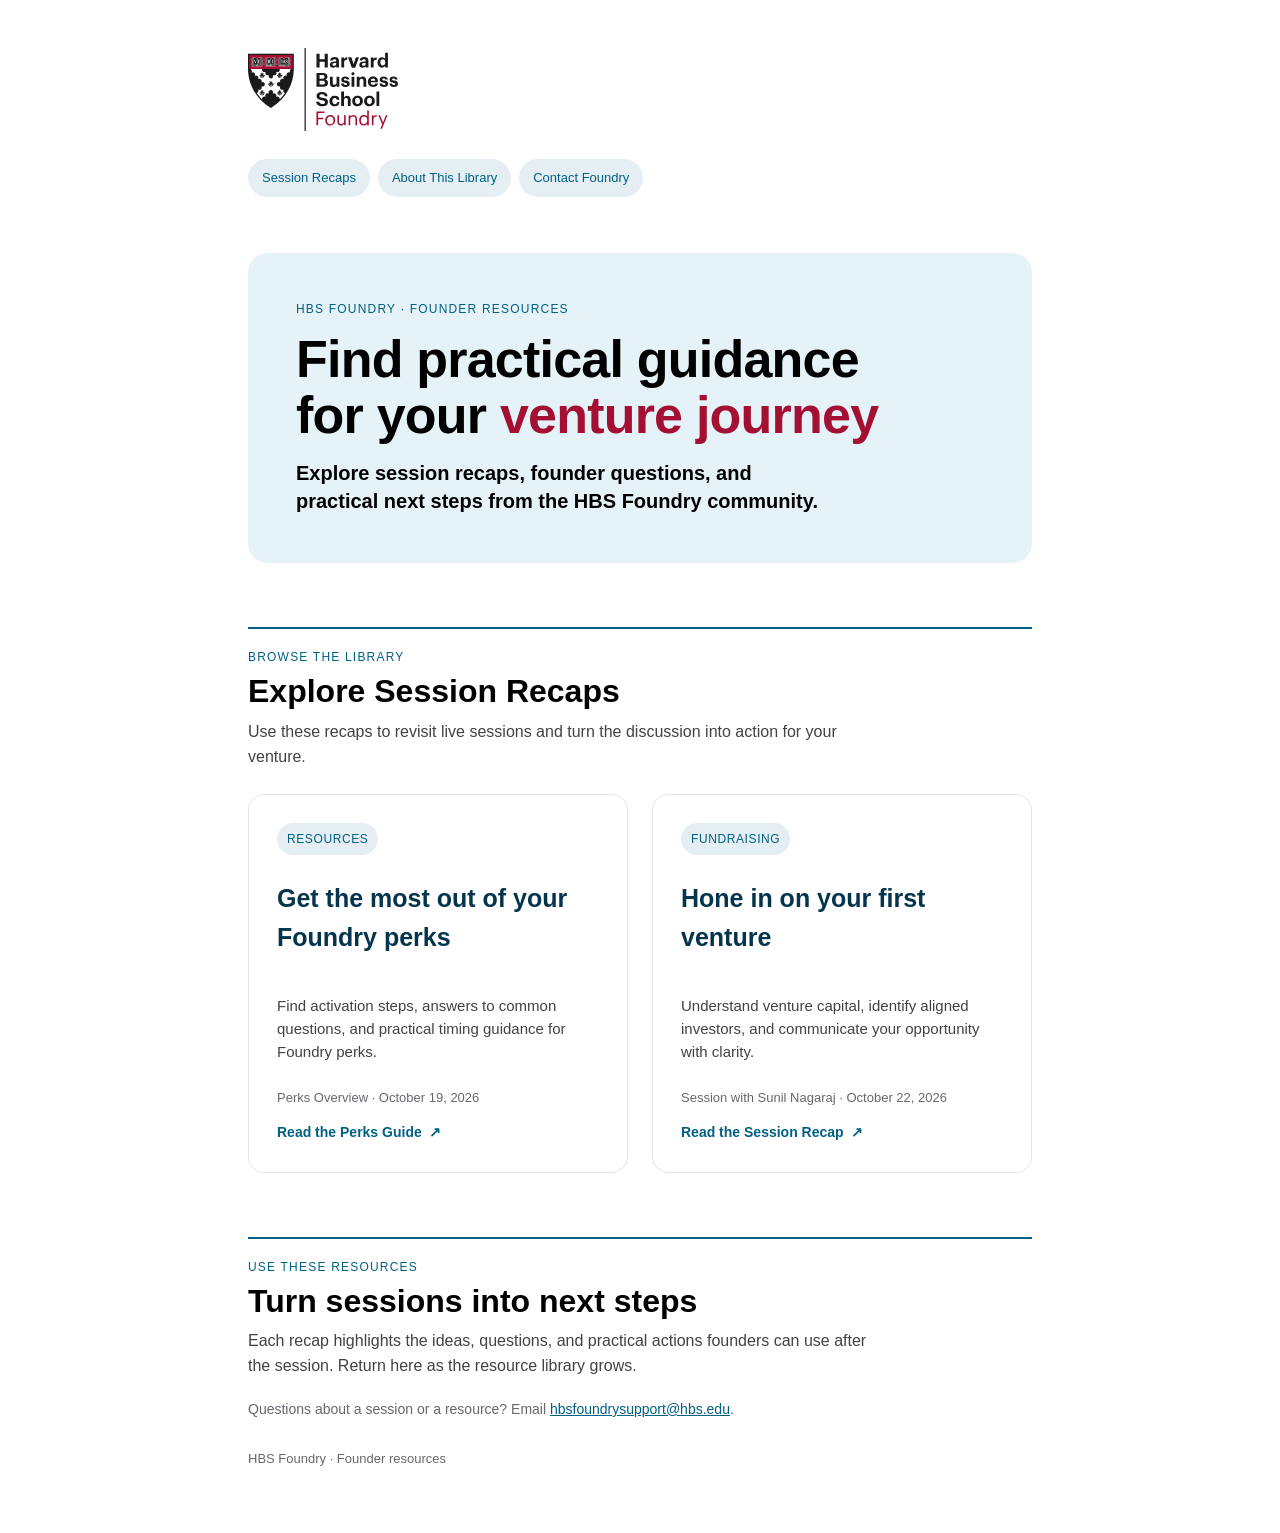
==== commit d633611c: "Create Foundry resources landing page" ====
--- a/index.html
+++ b/index.html
@@ -3,143 +3,164 @@
 <head>
   <meta charset="utf-8">
   <meta name="viewport" content="width=device-width, initial-scale=1, viewport-fit=cover">
-  <title>Foundry Perks Guide</title>
-  <meta name="description" content="How to activate your HBS Foundry perks, answers to common questions, and practical hacks from the Perks Overview session.">
+  <title>Founder resources | HBS Foundry</title>
+  <meta name="description" content="Founder-facing session recaps and practical resources from HBS Foundry.">
   <link rel="stylesheet" href="css/styles.css">
+  <style>
+    .landing-hero {
+      margin-top: 56px;
+      padding: 48px;
+      background: var(--tint);
+      border-radius: 20px;
+    }
+    .landing-hero h1 {
+      max-width: 720px;
+    }
+    .landing-hero .standfirst {
+      max-width: 640px;
+    }
+    .landing-nav {
+      display:flex;
+      flex-wrap:wrap;
+      gap:8px;
+      margin-top:28px;
+    }
+    .landing-nav a {
+      display:inline-block;
+      padding:9px 14px;
+      border-radius:999px;
+      background:var(--pill);
+      color:var(--teal);
+      font-weight:500;
+      font-size:13px;
+      text-decoration:none;
+    }
+    .landing-section {
+      margin-top:64px;
+      border-top:2px solid var(--teal);
+      padding-top:20px;
+    }
+    .landing-section h2 {
+      margin-top:8px;
+    }
+    .resource-grid {
+      display:grid;
+      grid-template-columns:repeat(2,minmax(0,1fr));
+      gap:24px;
+      margin-top:24px;
+    }
+    .resource-card {
+      display:flex;
+      flex-direction:column;
+      min-height:310px;
+      padding:28px;
+      border:1px solid var(--rule);
+      border-radius:16px;
+      color:var(--ink);
+      text-decoration:none;
+      transition:transform .18s ease, box-shadow .18s ease, border-color .18s ease;
+    }
+    .resource-card:hover {
+      transform:translateY(-3px);
+      border-color:var(--teal);
+      box-shadow:0 12px 28px rgba(4,53,77,.10);
+    }
+    .resource-card .tag {
+      align-self:flex-start;
+      padding:7px 10px;
+      border-radius:999px;
+      background:var(--pill);
+      color:var(--teal);
+      font-size:12px;
+      font-weight:500;
+      letter-spacing:.05em;
+      text-transform:uppercase;
+    }
+    .resource-card h3 {
+      margin-top:24px;
+      color:var(--teal-dark);
+      font-size:25px;
+    }
+    .resource-card p {
+      margin-top:12px;
+      color:var(--body);
+      font-size:15px;
+    }
+    .resource-card .card-meta {
+      margin-top:auto;
+      padding-top:24px;
+      color:var(--muted);
+      font-size:13px;
+    }
+    .resource-card .card-arrow {
+      display:inline-flex;
+      align-items:center;
+      gap:7px;
+      margin-top:14px;
+      color:var(--teal);
+      font-weight:600;
+      font-size:14px;
+    }
+    .landing-note {
+      max-width:680px;
+      margin-top:20px;
+      color:var(--muted);
+      font-size:14px;
+    }
+    @media (max-width:680px) {
+      .landing-hero { margin-top:32px; padding:28px 22px; }
+      .resource-grid { grid-template-columns:1fr; }
+    }
+  </style>
 </head>
 <body>
 <div class="wrap"><div class="inner">
   <img class="logo" src="assets/hbs-foundry-logo.svg" alt="Harvard Business School Foundry">
 
-  <header class="hero">
-    <p class="eyebrow">Perks Overview Recap · October 19, 2026</p>
-    <h1>Get the most out of your <span class="hl">Foundry perks</span></h1>
-    <p class="standfirst">How to activate, answers to your questions, and practical hacks from our Perks Overview session.</p>
+  <nav class="landing-nav" aria-label="Primary">
+    <a href="#sessions">Session Recaps</a>
+    <a href="#about">About This Library</a>
+    <a href="mailto:hbsfoundrysupport@hbs.edu">Contact Foundry</a>
+  </nav>
+
+  <header class="landing-hero">
+    <p class="eyebrow">HBS Foundry · Founder Resources</p>
+    <h1>Find practical guidance for your <span class="hl">venture journey</span></h1>
+    <p class="standfirst">Explore session recaps, founder questions, and practical next steps from the HBS Foundry community.</p>
   </header>
 
-  <a class="video" href="https://www.loom.com/share/2cafd19bdf2742edad156978fbfac5cb" target="_blank" rel="noopener">
-    <img src="assets/perks-overview-thumbnail.jpg" alt="Session recording thumbnail: Get the most out of your Foundry perks">
-    <div>
-      <div class="vt">Watch: Foundry Perks Overview (58 min)</div>
-      <div class="vs">Dany, who negotiates Foundry's perks, walks through how to activate them, when to use each one, and answers founder questions.</div>
-      <span class="go">Open in Loom
-        <svg width="14" height="14" viewBox="0 0 16 16" aria-hidden="true"><path d="M5 3h8v8M13 3L4 12" stroke="currentColor" stroke-width="2" fill="none" stroke-linecap="round" stroke-linejoin="round"/></svg></span>
-    </div>
-  </a>
+  <section class="landing-section" id="sessions">
+    <p class="eyebrow">Browse the Library</p>
+    <h2>Explore Session Recaps</h2>
+    <p class="intro">Use these recaps to revisit live sessions and turn the discussion into action for your venture.</p>
 
-  <nav class="toc" aria-label="Sections">
-    <a href="#access">Access Your Perks</a>
-    <a href="#questions">Common Questions</a>
-    <a href="#hacks">Hacks</a>
-    <a href="#contact">Contact Us</a>
-  </nav>
+    <div class="resource-grid">
+      <a class="resource-card" href="sessions/perks-overview.html">
+        <span class="tag">Resources</span>
+        <h3>Get the most out of your Foundry perks</h3>
+        <p>Find activation steps, answers to common questions, and practical timing guidance for Foundry perks.</p>
+        <div class="card-meta">Perks Overview · October 19, 2026</div>
+        <span class="card-arrow">Read the Perks Guide <span aria-hidden="true">↗</span></span>
+      </a>
 
-  <!-- ACCESS -->
-  <section class="s" id="access">
-    <p class="eyebrow">Section 1</p>
-    <h2>Access Your Perks</h2>
-    <p class="intro">Every provider runs its own process. This path works for all of them.</p>
-    <ol class="steps">
-      <li class="step"><div class="n">1</div><div><div class="st">Log in to Foundry</div><p>Perks currently live behind your Foundry login.</p></div></li>
-      <li class="step"><div class="n">2</div><div><div class="st">Select the perks banner</div><p>Select <b>Get up to $820,000 in perks</b> at the top of the page. Then select <b>Activate Now</b> to open the Foundry Perks page.</p></div></li>
-      <li class="step"><div class="n">3</div><div><div class="st">Filter by what you need</div><p>Sort by Cloud and AI, Finance and Legal, Building and Shipping, Go-to-Market, or Network.</p></div></li>
-      <li class="step"><div class="n">4</div><div><div class="st">Read the perk page in full</div><p>Check what you get, the eligibility rules, how to activate, and any provider contact. Some perks, like Microsoft, include extra details on milestones and what happens after approval.</p></div></li>
-      <li class="step"><div class="n">5</div><div><div class="st">Activate with the Foundry link or code</div><p>Always start from the link on the perk page. For Microsoft, the web address should include an HBS Foundry ID. If you land on a generic sign-up page, contact support before you continue.</p></div></li>
-      <li class="step"><div class="n">6</div><div><div class="st">Give it seven business days</div><p>Some providers send a follow-up form for their formal program. Google usually responds in about seven business days.</p></div></li>
-      <li class="step"><div class="n">7</div><div><div class="st">Still waiting? Contact support</div><p>Email hbsfoundrysupport@hbs.edu or use the support form. Tell us which perk, what you tried, and what you saw.</p></div></li>
-    </ol>
-    <div class="callout">
-      <div class="ct">Before you apply, have these ready</div>
-      <ul class="checks two">
-        <li><svg viewBox="0 0 16 16" aria-hidden="true"><path d="M3 8.5l3.2 3.2L13 4.8" stroke="#006085" stroke-width="2.4" fill="none" stroke-linecap="round" stroke-linejoin="round"/></svg><span>An email address on your company domain, not Gmail, Yahoo, or Hotmail</span></li>
-        <li><svg viewBox="0 0 16 16" aria-hidden="true"><path d="M3 8.5l3.2 3.2L13 4.8" stroke="#006085" stroke-width="2.4" fill="none" stroke-linecap="round" stroke-linejoin="round"/></svg><span>A live page on that domain. Google may check that something is there.</span></li>
-        <li><svg viewBox="0 0 16 16" aria-hidden="true"><path d="M3 8.5l3.2 3.2L13 4.8" stroke="#006085" stroke-width="2.4" fill="none" stroke-linecap="round" stroke-linejoin="round"/></svg><span>Confirmation you're a new customer of that provider</span></li>
-        <li><svg viewBox="0 0 16 16" aria-hidden="true"><path d="M3 8.5l3.2 3.2L13 4.8" stroke="#006085" stroke-width="2.4" fill="none" stroke-linecap="round" stroke-linejoin="round"/></svg><span>Your incorporation details, for perks like Stripe</span></li>
-      </ul>
+      <a class="resource-card" href="sessions/hone-in-on-your-first-venture.html">
+        <span class="tag">Fundraising</span>
+        <h3>Hone in on your first venture</h3>
+        <p>Understand venture capital, identify aligned investors, and communicate your opportunity with clarity.</p>
+        <div class="card-meta">Session with Sunil Nagaraj · October 22, 2026</div>
+        <span class="card-arrow">Read the Session Recap <span aria-hidden="true">↗</span></span>
+      </a>
     </div>
   </section>
 
-  <!-- QUESTIONS -->
-  <section class="s" id="questions">
-    <p class="eyebrow">Section 2</p>
-    <h2>Get Answers to Common Questions</h2>
-    <div class="qa-tools"><button class="linkbtn" type="button" id="openAll">Expand all</button><button class="linkbtn" type="button" id="closeAll">Collapse all</button></div>
-
-    <div class="group">
-      <p class="eyebrow">Eligibility</p>
-      <details open><summary>I've been turned down for perks before. Will this be different?<span class="pm"></span></summary><p>Likely, yes. Foundry has already vetted the program with providers like AWS, so you aren't applying cold. If an application stalls, contact support and we'll follow up.</p></details>
-      <details><summary>I already have a Notion account. Can I still get the perk?<span class="pm"></span></summary><p>Notion's perk is for new users only. One workaround: open a new Notion workspace on your company domain and move your notes over, by hand or with an AI agent like Claude.</p></details>
-      <details><summary>I'm on a lower Google Workspace plan. Can I upgrade to Business Plus through the perk?<span class="pm"></span></summary><p>It's up to Google. Google Cloud and Google Workspace are run by separate teams, so approval from one doesn't guarantee the other. Submit the Google form from the perk page. Then contact Google's startup support, explain you've joined Foundry, and ask for the upgrade.</p></details>
-      <details><summary>I already set up Google Cloud or AWS for my MVP. Did I miss out?<span class="pm"></span></summary><p>Not necessarily. For Google Cloud, apply through the perk page and watch for an invitation to Google's formal program. For AWS, new-user rules may apply, so submit the application and see. If you hear nothing in seven business days, contact support.</p></details>
-      <details><summary>Do I need a business email?<span class="pm"></span></summary><p>For most perks, yes. Providers flag Gmail, Yahoo, and Hotmail addresses as personal. An address on your own domain (you@yourcompany.com) reads as a work email and often passes verification.</p></details>
-      <details><summary>Do I need a website, or is a domain enough?<span class="pm"></span></summary><p>Google is strict and may check that something lives at your domain. No site yet? Use the Lovable perk to put up a simple "coming soon" page in about an hour.</p></details>
-    </div>
-
-    <div class="group">
-      <p class="eyebrow">Timing and Access</p>
-      <details><summary>Is there a deadline to apply?<span class="pm"></span></summary><p>No. Alumni keep access, for now indefinitely. A provider can leave the program, but that's rare. Once you activate a perk, the provider's own time limit starts.</p></details>
-      <details><summary>How will I find perks after Bootcamp ends?<span class="pm"></span></summary><p>We'll email you once the standalone perks space is live. Until then, email support, say you're a Foundry alum, and ask for the perks list and links.</p></details>
-      <details><summary>Can I use more than one cloud provider?<span class="pm"></span></summary><p>Yes. You don't have to commit to one. Apply to Google Cloud, Microsoft, and AWS, test all three, and keep what works.</p></details>
-    </div>
-
-    <div class="group">
-      <p class="eyebrow">Getting Help</p>
-      <details><summary>The Microsoft link sends me to a generic page, or says it can't verify my company. What now?<span class="pm"></span></summary><p>Check the web address. It should include an HBS Foundry ID. If it doesn't, or verification fails, email support with a screenshot. We've flagged this with Microsoft.</p></details>
-      <details><summary>I emailed a provider's dedicated contact and haven't heard back.<span class="pm"></span></summary><p>Some contacts support thousands of founders, so replies can take time. If you're blocked, copy support on your follow-up so we can help.</p></details>
-      <details><summary>Is there a full list of perks and what each one includes?<span class="pm"></span></summary><p>Yes. The Foundry Perks page lists every perk with its benefits, eligibility, activation steps, and provider contacts.</p></details>
-      <details><summary>Is there a perks-specific form?<span class="pm"></span></summary><p>Use the support form or email hbsfoundrysupport@hbs.edu. Both reach the team that handles perks.</p></details>
-    </div>
-
-    <div class="group">
-      <p class="eyebrow">Beyond the List</p>
-      <details><summary>Can I suggest a perk?<span class="pm"></span></summary><p>Please do. Four or five of our live perks started as founder suggestions. Email support with the company and why it would help founders.</p></details>
-      <details><summary>Can my company become a Foundry perk?<span class="pm"></span></summary><p>Email support with what your company offers and why it would help Bootcamp founders. Harvard will review it. You can also share it with your peers on the community page.</p></details>
-      <details><summary>How much GitHub credit comes with the Microsoft perk?<span class="pm"></span></summary><p>Check the Microsoft perk page. It's likely a standard, modest amount. A standalone GitHub perk is in the works and should offer more.</p></details>
-      <details><summary>Is my data safe with these cloud providers?<span class="pm"></span></summary><p>AWS, Google, and Microsoft each publish privacy and security terms, and they commit not to train on your data. Their business depends on that trust. Still, no one can guarantee the future. If you handle sensitive data, read each provider's terms closely and weigh the risk against the speed you gain.</p></details>
-      <details><summary>Google Workspace or Microsoft for company email?<span class="pm"></span></summary><p>From Dany's experience running a startup: Google Workspace had better support, simpler integrations, and lower cost, and she found Gemini more useful than Copilot. You can add as many addresses as you need from the Google Admin console, such as info@ and a personal address for each founder.</p></details>
-    </div>
+  <section class="landing-section" id="about">
+    <p class="eyebrow">Use These Resources</p>
+    <h2>Turn sessions into next steps</h2>
+    <p class="intro">Each recap highlights the ideas, questions, and practical actions founders can use after the session. Return here as the resource library grows.</p>
+    <p class="landing-note">Questions about a session or a resource? Email <a href="mailto:hbsfoundrysupport@hbs.edu">hbsfoundrysupport@hbs.edu</a>.</p>
   </section>
 
-  <!-- HACKS -->
-  <section class="s" id="hacks">
-    <p class="eyebrow">Section 3</p>
-    <h2>Use These Hacks</h2>
-    <p class="intro">Timing matters. Some perks pay off right away. Others expire before you can use them if you activate too early.</p>
-    <div class="timing">
-      <div class="trow"><div class="when">Activate now</div><p><b>HubSpot:</b> 90% off your first year, plus direct support from HubSpot staff. Traction is customers, so build your pipeline early. <b>Notion:</b> six months free, and far cheaper than an enterprise suite.</p></div>
-      <div class="trow"><div class="when">When you're ready to show</div><p><b>Lovable:</b> build an MVP or website fast. The perk lasts about two months, so start when you're ready to put something in front of customers or investors.</p></div>
-      <div class="trow"><div class="when">When you incorporate</div><p><b>Stripe:</b> 50% off your first year. Incorporating and setting up a company domain also unlocks many other perks.</p></div>
-      <div class="trow"><div class="when">When you have an MVP</div><p><b>Datadog:</b> two years of monitoring to see how users move through your product. Without a product, it's wasted.</p></div>
-      <div class="trow"><div class="when">When you'll use compute</div><p><b>AWS, Google Cloud, and Microsoft Azure:</b> wait until you'll actually burn credits.</p></div>
-      <div class="trow"><div class="when">When you fundraise</div><p><b>Carta:</b> built for fundraising. Save it for your raise.</p></div>
-    </div>
-
-    <div class="sub">
-      <p class="eyebrow">Stretch Your Perks Further</p>
-      <ul class="checks" style="margin-top:12px;gap:12px">
-        <li><svg viewBox="0 0 16 16" aria-hidden="true"><path d="M3 8.5l3.2 3.2L13 4.8" stroke="#006085" stroke-width="2.4" fill="none" stroke-linecap="round" stroke-linejoin="round"/></svg><span><b>Apply to all three clouds.</b> Collect Google, Microsoft, and AWS credits, then test them side by side.</span></li>
-        <li><svg viewBox="0 0 16 16" aria-hidden="true"><path d="M3 8.5l3.2 3.2L13 4.8" stroke="#006085" stroke-width="2.4" fill="none" stroke-linecap="round" stroke-linejoin="round"/></svg><span><b>Pick a cloud by goal.</b> Google Cloud has the highest ceiling for AI builders. AWS credits arrive fastest. Search "Microsoft for Startups milestones" to see each tier.</span></li>
-        <li><svg viewBox="0 0 16 16" aria-hidden="true"><path d="M3 8.5l3.2 3.2L13 4.8" stroke="#006085" stroke-width="2.4" fill="none" stroke-linecap="round" stroke-linejoin="round"/></svg><span><b>Get your domain first.</b> A company domain and email unlock most perks. Founders in the session also recommended Zoho Mail for free or low-cost email on your domain.</span></li>
-        <li><svg viewBox="0 0 16 16" aria-hidden="true"><path d="M3 8.5l3.2 3.2L13 4.8" stroke="#006085" stroke-width="2.4" fill="none" stroke-linecap="round" stroke-linejoin="round"/></svg><span><b>Put a page on your domain in an hour.</b> Use Lovable for a "coming soon" page, and deploy free on Vercel. Already have a site? Ask Lovable or Claude to recreate it.</span></li>
-        <li><svg viewBox="0 0 16 16" aria-hidden="true"><path d="M3 8.5l3.2 3.2L13 4.8" stroke="#006085" stroke-width="2.4" fill="none" stroke-linecap="round" stroke-linejoin="round"/></svg><span><b>Treat HubSpot support as a free consultant.</b> You get a HubSpot specialist for a year, which is expensive to buy on your own.</span></li>
-        <li><svg viewBox="0 0 16 16" aria-hidden="true"><path d="M3 8.5l3.2 3.2L13 4.8" stroke="#006085" stroke-width="2.4" fill="none" stroke-linecap="round" stroke-linejoin="round"/></svg><span><b>Deep tech? Look at MathWorks.</b> Engineering and AI toolkits used by teams like NASA and Tesla, plus training on AI agents and MCPs.</span></li>
-        <li><svg viewBox="0 0 16 16" aria-hidden="true"><path d="M3 8.5l3.2 3.2L13 4.8" stroke="#006085" stroke-width="2.4" fill="none" stroke-linecap="round" stroke-linejoin="round"/></svg><span><b>Come back as an alum.</b> Activate perks when they fit your stage, even after Bootcamp ends.</span></li>
-      </ul>
-    </div>
-  </section>
-
-  <!-- CTA -->
-  <section class="cta" id="contact" aria-label="Contact">
-    <div>
-      <div class="t">Questions or perk ideas? Email us</div>
-      <div class="l">Write to us or use the support form. We read every suggestion.</div>
-    </div>
-    <div class="email"><a id="addr" class="addr" href="mailto:hbsfoundrysupport@hbs.edu">hbsfoundrysupport@hbs.edu</a><button class="copy" type="button" id="copyBtn">Copy</button></div>
-  </section>
-
-  <footer>HBS Foundry · Founder Perks Guide · Amounts and terms as shared in the October 19, 2026 session. Check each perk page for current details.</footer>
+  <footer>HBS Foundry · Founder resources</footer>
 </div></div>
-
-  <script src="js/main.js"></script>
 </body>
 </html>
--- a/css/styles.css
+++ b/css/styles.css
@@ -0,0 +1,423 @@
+/* Graphik is licensed to HBS Foundry and is NOT included in this repo.
+   Add the licensed web font files to /fonts (see README). Until then the page falls back to Arial. */
+@font-face{font-family:Graphik;font-weight:400;font-style:normal;font-display:swap;src:url("../fonts/Graphik-Regular.woff2") format("woff2"),url("../fonts/Graphik-Regular.woff") format("woff")}
+@font-face{font-family:Graphik;font-weight:500;font-style:normal;font-display:swap;src:url("../fonts/Graphik-Medium.woff2") format("woff2"),url("../fonts/Graphik-Medium.woff") format("woff")}
+@font-face{font-family:Graphik;font-weight:600;font-style:normal;font-display:swap;src:url("../fonts/Graphik-Semibold.woff2") format("woff2"),url("../fonts/Graphik-Semibold.woff") format("woff")}
+@font-face{font-family:Graphik;font-weight:700;font-style:normal;font-display:swap;src:url("../fonts/Graphik-Bold.woff2") format("woff2"),url("../fonts/Graphik-Bold.woff") format("woff")}
+
+
+/* Layout: single reading column on white, teal structure, one crimson phrase; sections as hairline-ruled lists */
+:root {
+  --teal:#006085;
+  --teal-dark:#04354D;
+  --crimson:#A41034;
+  --tint:#E5F2F7;
+  --pill:#E5EFF3;
+  --ink:#000;
+  --body:#424242;
+  --muted:#68666F;
+  --rule:#E3E5E8;
+  --paper:#FFFFFF;
+  --sans:Graphik, Arial, Helvetica, sans-serif;
+  color-scheme:light;
+}
+* {
+  box-sizing:border-box;
+}
+body {
+  margin:0;
+  background:var(--paper);
+  color:var(--ink);
+  font-family:var(--sans);
+  font-size:16px;
+  line-height:1.55;
+  -webkit-font-smoothing:antialiased;
+}
+.wrap {
+  max-width:880px;
+  margin:0 auto;
+  padding-block:48px 64px;
+  padding-left:max(16px, env(safe-area-inset-left, 0px));
+  padding-right:max(16px, env(safe-area-inset-right, 0px));
+}
+.inner {
+  padding-inline:clamp(0px, 4vw, 32px);
+}
+a {
+  color:var(--teal);
+}
+a:focus-visible,button:focus-visible {
+  outline:2px solid var(--teal);
+  outline-offset:3px;
+  border-radius:4px;
+}
+.logo {
+  width:150px;
+  height:auto;
+  display:block;
+}
+.eyebrow {
+  font-weight:500;
+  font-size:12px;
+  line-height:16px;
+  letter-spacing:.1em;
+  text-transform:uppercase;
+  color:var(--teal);
+  margin:0;
+}
+h1 {
+  font-weight:700;
+  font-size:clamp(34px, 6vw, 52px);
+  line-height:1.08;
+  letter-spacing:-.015em;
+  margin:14px 0 0;
+  text-wrap:balance;
+}
+h1 .hl {
+  color:var(--crimson);
+  white-space:nowrap;
+}
+.standfirst {
+  font-weight:600;
+  font-size:clamp(17px, 2.4vw, 20px);
+  line-height:1.4;
+  margin:16px 0 0;
+  max-width:34em;
+  text-wrap:balance;
+}
+.hero {
+  margin-top:48px;
+}
+.video {
+  display:grid;
+  grid-template-columns:minmax(0,280px) minmax(0,1fr);
+  gap:24px;
+  align-items:center;
+  margin-top:32px;
+  padding:16px;
+  background:var(--tint);
+  border-radius:16px;
+  text-decoration:none;
+  color:var(--teal-dark);
+}
+.video img {
+  width:100%;
+  max-width:100%;
+  aspect-ratio:16/9;
+  border-radius:10px;
+  display:block;
+}
+.video .vt {
+  font-weight:600;
+  font-size:18px;
+  line-height:1.3;
+  color:var(--teal-dark);
+}
+.video .vs {
+  font-size:14px;
+  line-height:1.45;
+  margin-top:6px;
+  color:var(--teal-dark);
+}
+.video .go {
+  display:inline-flex;
+  align-items:center;
+  gap:8px;
+  margin-top:12px;
+  font-weight:500;
+  font-size:14px;
+  color:var(--teal);
+}
+.video:hover .vt {
+  text-decoration:underline;
+}
+nav.toc {
+  display:flex;
+  flex-wrap:wrap;
+  gap:8px;
+  margin-top:28px;
+}
+nav.toc a {
+  font-weight:500;
+  font-size:13px;
+  letter-spacing:.04em;
+  text-decoration:none;
+  color:var(--teal);
+  background:var(--pill);
+  border-radius:999px;
+  padding:8px 14px;
+}
+nav.toc a:hover {
+  background:var(--tint);
+}
+section.s {
+  margin-top:64px;
+  border-top:2px solid var(--teal);
+  padding-top:20px;
+}
+h2 {
+  font-weight:700;
+  font-size:clamp(26px, 4vw, 32px);
+  line-height:1.15;
+  margin:8px 0 0;
+  text-wrap:balance;
+}
+.intro {
+  color:var(--body);
+  margin:10px 0 0;
+  max-width:40em;
+}
+p {
+  margin:0;
+}
+b {
+  font-weight:600;
+  color:var(--ink);
+}
+
+/* steps */
+ol.steps {
+  list-style:none;
+  margin:24px 0 0;
+  padding:0;
+  display:grid;
+  grid-template-columns:minmax(0,1fr);
+  max-width:720px;
+}
+.step {
+  display:grid;
+  grid-template-columns:32px minmax(0,1fr);
+  gap:14px;
+  padding:16px 0;
+  border-bottom:1px solid var(--rule);
+}
+.n {
+  width:32px;
+  height:32px;
+  border-radius:50%;
+  background:var(--teal);
+  color:#fff;
+  font-weight:600;
+  font-size:14px;
+  line-height:32px;
+  text-align:center;
+  font-variant-numeric:tabular-nums;
+}
+.st {
+  font-weight:600;
+  font-size:16px;
+  line-height:1.35;
+}
+.step p {
+  color:var(--body);
+  font-size:15px;
+  margin-top:4px;
+}
+.callout {
+  background:var(--tint);
+  border-radius:12px;
+  padding:20px 24px;
+  margin-top:28px;
+}
+.callout .ct {
+  font-weight:600;
+  color:var(--teal-dark);
+}
+ul.checks {
+  list-style:none;
+  margin:10px 0 0;
+  padding:0;
+  display:grid;
+  gap:8px;
+}
+ul.checks.two {
+  grid-template-columns:repeat(2,minmax(0,1fr));
+  column-gap:32px;
+}
+ul.checks li {
+  display:grid;
+  grid-template-columns:16px minmax(0,1fr);
+  gap:10px;
+  align-items:start;
+  color:var(--body);
+  font-size:15px;
+}
+.callout ul.checks li {
+  color:var(--teal-dark);
+}
+ul.checks svg {
+  width:16px;
+  height:16px;
+  margin-top:4px;
+}
+
+/* Q&A */
+.group {
+  margin-top:32px;
+}
+.group > .eyebrow {
+  margin-bottom:4px;
+}
+details {
+  border-bottom:1px solid var(--rule);
+}
+summary {
+  list-style:none;
+  cursor:pointer;
+  display:grid;
+  grid-template-columns:minmax(0,1fr) 20px;
+  gap:16px;
+  align-items:start;
+  padding:16px 0;
+  font-weight:600;
+  font-size:16px;
+  line-height:1.4;
+}
+summary::-webkit-details-marker {
+  display:none;
+}
+summary .pm {
+  width:20px;
+  height:20px;
+  position:relative;
+  margin-top:2px;
+}
+summary .pm::before,summary .pm::after {
+  content:"";
+  position:absolute;
+  left:3px;
+  right:3px;
+  top:9px;
+  height:2px;
+  background:var(--teal);
+  border-radius:1px;
+  transition:transform .2s;
+}
+summary .pm::after {
+  transform:rotate(90deg);
+}
+details[open] summary .pm::after {
+  transform:rotate(0);
+}
+details p {
+  color:var(--body);
+  font-size:15px;
+  padding:0 36px 18px 0;
+  max-width:44em;
+}
+.qa-tools {
+  display:flex;
+  gap:16px;
+  margin-top:16px;
+}
+.linkbtn {
+  background:none;
+  border:0;
+  padding:0;
+  font:inherit;
+  font-weight:500;
+  font-size:14px;
+  color:var(--teal);
+  cursor:pointer;
+}
+.linkbtn:hover {
+  text-decoration:underline;
+}
+
+/* timing */
+.timing {
+  margin-top:20px;
+}
+.trow {
+  display:grid;
+  grid-template-columns:200px minmax(0,1fr);
+  gap:24px;
+  padding:14px 0;
+  border-bottom:1px solid var(--rule);
+}
+.trow:last-child {
+  border-bottom:0;
+}
+.when {
+  font-weight:600;
+  color:var(--teal);
+}
+.trow p {
+  color:var(--body);
+  font-size:15px;
+}
+.sub {
+  margin-top:36px;
+}
+
+/* CTA */
+.cta {
+  margin-top:64px;
+  background:var(--teal);
+  color:#fff;
+  border-radius:16px;
+  padding:32px;
+  display:grid;
+  grid-template-columns:minmax(0,1fr) auto;
+  gap:24px;
+  align-items:center;
+}
+.cta .t {
+  font-weight:700;
+  font-size:clamp(22px, 3.4vw, 28px);
+  line-height:1.2;
+}
+.cta .l {
+  font-weight:500;
+  font-size:15px;
+  margin-top:8px;
+}
+.email {
+  display:flex;
+  align-items:center;
+  gap:10px;
+  flex-wrap:wrap;
+}
+.email .addr {
+  font-family:var(--sans);
+  font-weight:600;
+  font-size:16px;
+  background:#fff;
+  color:var(--teal-dark);
+  padding:10px 14px;
+  border-radius:8px;
+  user-select:all;
+  text-decoration:none;
+}
+.copy {
+  font:inherit;
+  font-weight:500;
+  font-size:14px;
+  color:#fff;
+  background:transparent;
+  border:1px solid rgba(255,255,255,.7);
+  border-radius:8px;
+  padding:9px 14px;
+  cursor:pointer;
+}
+.copy:hover {
+  background:rgba(255,255,255,.12);
+}
+footer {
+  margin-top:28px;
+  color:var(--muted);
+  font-size:13px;
+}
+/* Phone layout */
+@media (max-width: 680px) {
+  ol.steps,
+  ul.checks.two { grid-template-columns: minmax(0, 1fr); }
+  .video { grid-template-columns: minmax(0, 1fr); }
+  .trow { grid-template-columns: minmax(0, 1fr); gap: 4px; }
+  .cta { grid-template-columns: minmax(0, 1fr); }
+  .hero { margin-top: 32px; }
+}
+
+@media (prefers-reduced-motion: reduce) {
+  * { transition: none !important; }
+}
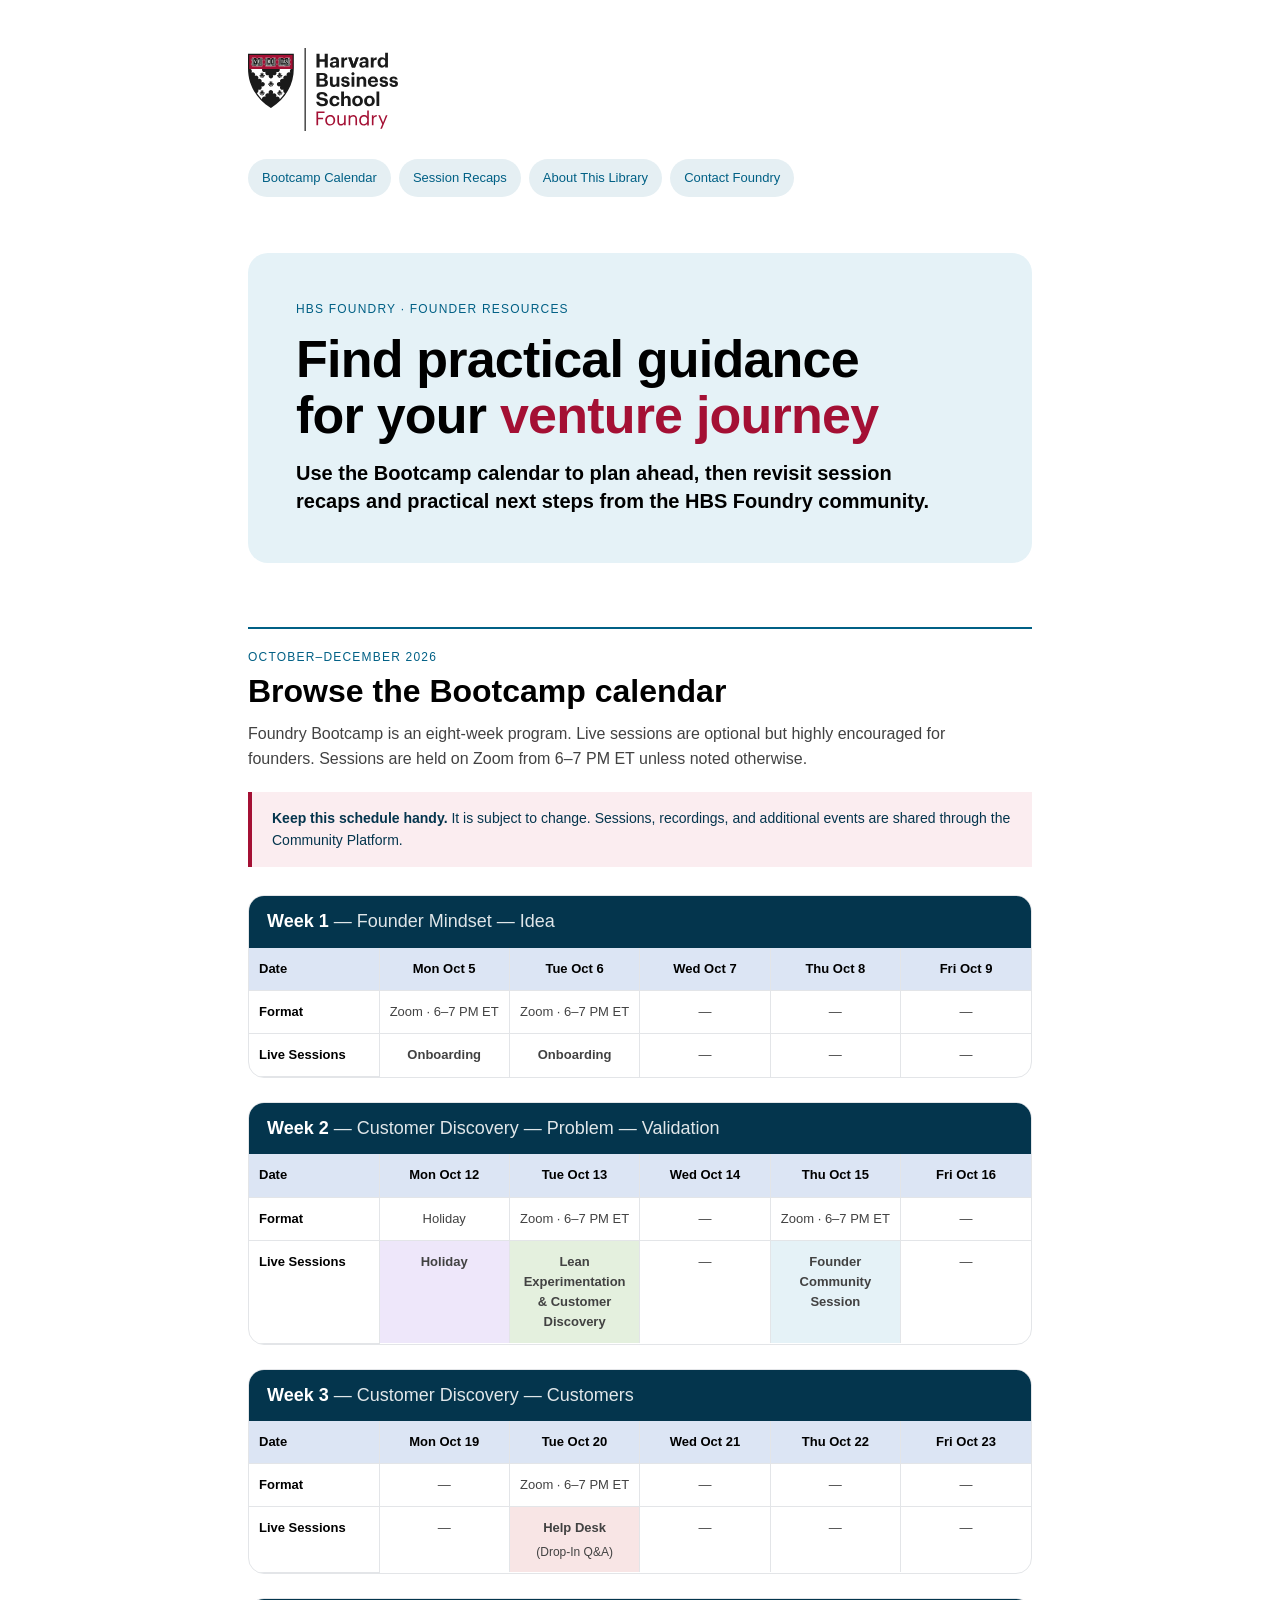
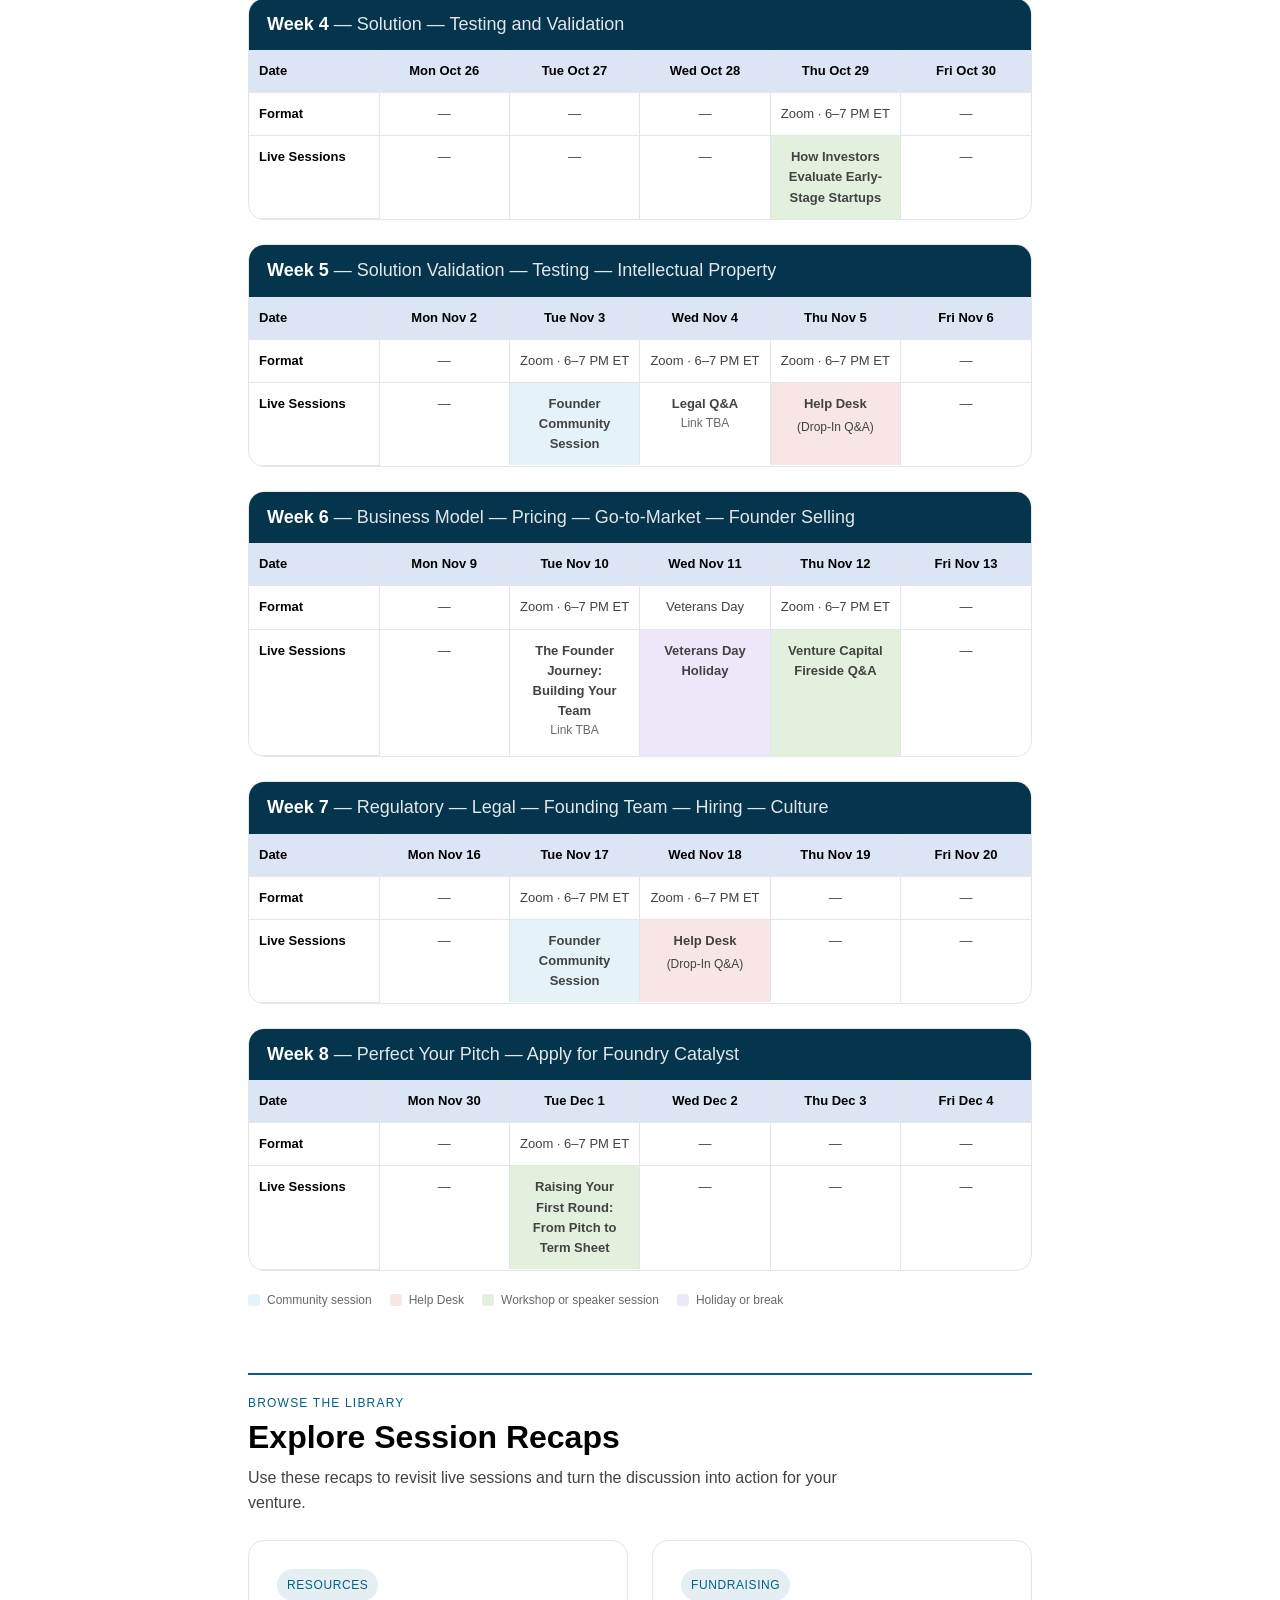
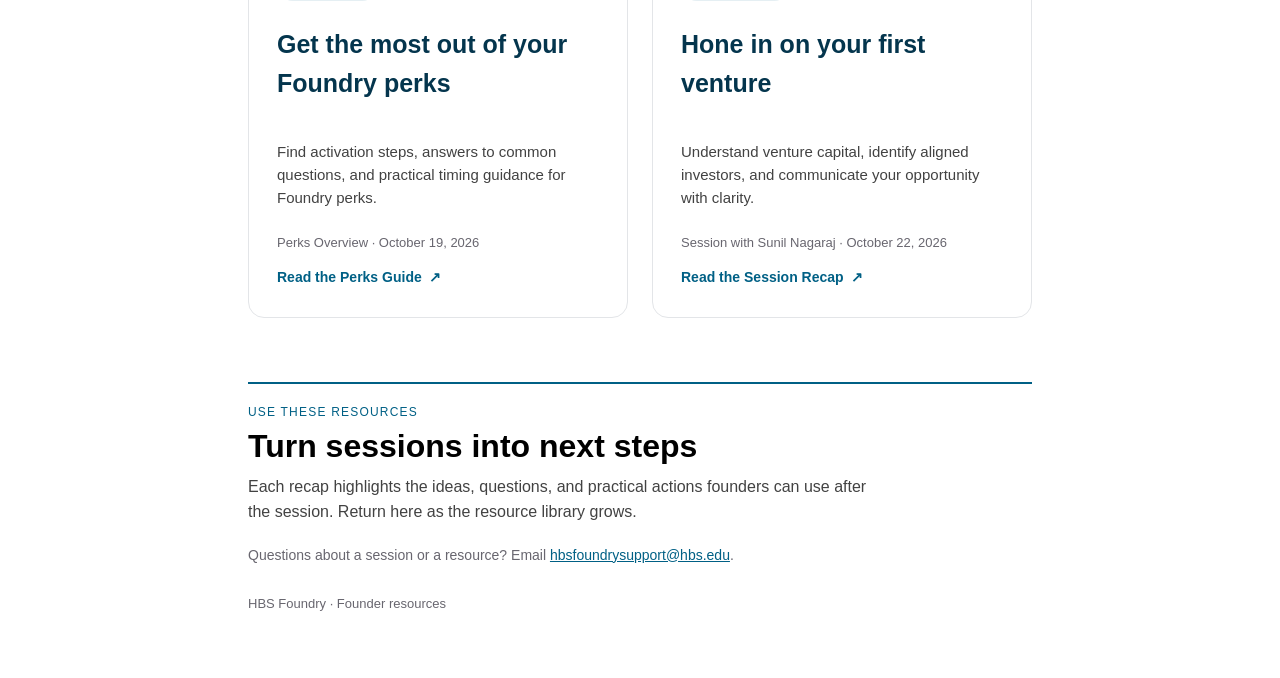
==== commit 80ddb126: "Add Bootcamp live-session calendar to landing page" ====
--- a/index.html
+++ b/index.html
@@ -4,7 +4,7 @@
   <meta charset="utf-8">
   <meta name="viewport" content="width=device-width, initial-scale=1, viewport-fit=cover">
   <title>Founder resources | HBS Foundry</title>
-  <meta name="description" content="Founder-facing session recaps and practical resources from HBS Foundry.">
+  <meta name="description" content="Bootcamp live-session calendar, founder-facing session recaps, and practical resources from HBS Foundry.">
   <link rel="stylesheet" href="css/styles.css">
   <style>
     .landing-hero {
@@ -13,12 +13,8 @@
       background: var(--tint);
       border-radius: 20px;
     }
-    .landing-hero h1 {
-      max-width: 720px;
-    }
-    .landing-hero .standfirst {
-      max-width: 640px;
-    }
+    .landing-hero h1 { max-width: 720px; }
+    .landing-hero .standfirst { max-width: 640px; }
     .landing-nav {
       display:flex;
       flex-wrap:wrap;
@@ -40,9 +36,7 @@
       border-top:2px solid var(--teal);
       padding-top:20px;
     }
-    .landing-section h2 {
-      margin-top:8px;
-    }
+    .landing-section h2 { margin-top:8px; }
     .resource-grid {
       display:grid;
       grid-template-columns:repeat(2,minmax(0,1fr));
@@ -107,9 +101,132 @@
       color:var(--muted);
       font-size:14px;
     }
+
+    .calendar-intro {
+      max-width:760px;
+      margin-top:12px;
+      color:var(--body);
+    }
+    .calendar-note {
+      margin-top:20px;
+      padding:16px 20px;
+      border-left:4px solid var(--crimson);
+      background:var(--crimson-tint, #FBEDF0);
+      color:var(--teal-dark);
+      font-size:14px;
+    }
+    .calendar-grid {
+      display:grid;
+      gap:24px;
+      margin-top:28px;
+    }
+    .week-card {
+      overflow:hidden;
+      border:1px solid var(--rule);
+      border-radius:16px;
+      background:#fff;
+    }
+    .week-heading {
+      margin:0;
+      padding:14px 18px;
+      background:var(--teal-dark);
+      color:#fff;
+      font-size:18px;
+      line-height:1.3;
+    }
+    .week-heading span {
+      font-weight:400;
+      opacity:.88;
+    }
+    .week-table-wrap { overflow-x:auto; }
+    .week-table {
+      width:100%;
+      min-width:760px;
+      border-collapse:collapse;
+      table-layout:fixed;
+      font-size:13px;
+    }
+    .week-table th,
+    .week-table td {
+      padding:11px 10px;
+      border-right:1px solid var(--rule);
+      border-bottom:1px solid var(--rule);
+      vertical-align:top;
+      text-align:center;
+    }
+    .week-table tr:last-child td { border-bottom:0; }
+    .week-table th:last-child,
+    .week-table td:last-child { border-right:0; }
+    .week-table th:first-child,
+    .week-table td:first-child {
+      width:130px;
+      text-align:left;
+      font-weight:600;
+    }
+    .week-table thead th {
+      background:#DCE5F4;
+      color:var(--ink);
+      font-weight:600;
+      white-space:nowrap;
+    }
+    .week-table td:first-child { color:var(--teal-dark); }
+    .week-table td:not(:first-child) { color:var(--body); }
+    .session-cell {
+      min-height:56px;
+      font-weight:600;
+      color:var(--teal-dark);
+    }
+    .session-cell.is-holiday {
+      background:#EEE7FA;
+      color:#5F4A92;
+    }
+    .session-cell.is-community { background:#E5F2F7; }
+    .session-cell.is-help { background:#F8E5E5; }
+    .session-cell.is-feature { background:#E4F0DE; }
+    .session-cell.is-break { background:#F2F2F2; }
+    .session-cell .session-name { display:block; }
+    .session-cell .session-type {
+      display:block;
+      margin-top:4px;
+      font-weight:400;
+      font-size:12px;
+    }
+    .session-cell .session-time {
+      display:block;
+      margin-bottom:5px;
+      font-size:12px;
+      font-weight:500;
+      color:var(--muted);
+    }
+    .calendar-legend {
+      display:flex;
+      flex-wrap:wrap;
+      gap:8px 18px;
+      margin-top:20px;
+      color:var(--muted);
+      font-size:12px;
+    }
+    .calendar-legend span {
+      display:inline-flex;
+      align-items:center;
+      gap:7px;
+    }
+    .calendar-legend i {
+      width:12px;
+      height:12px;
+      border-radius:3px;
+      display:inline-block;
+    }
+    .legend-community { background:#E5F2F7; }
+    .legend-help { background:#F8E5E5; }
+    .legend-feature { background:#E4F0DE; }
+    .legend-holiday { background:#EEE7FA; }
+
     @media (max-width:680px) {
       .landing-hero { margin-top:32px; padding:28px 22px; }
       .resource-grid { grid-template-columns:1fr; }
+      .week-heading { font-size:16px; }
+      .calendar-note { font-size:13px; }
     }
   </style>
 </head>
@@ -118,6 +235,7 @@
   <img class="logo" src="assets/hbs-foundry-logo.svg" alt="Harvard Business School Foundry">
 
   <nav class="landing-nav" aria-label="Primary">
+    <a href="#calendar">Bootcamp Calendar</a>
     <a href="#sessions">Session Recaps</a>
     <a href="#about">About This Library</a>
     <a href="mailto:hbsfoundrysupport@hbs.edu">Contact Foundry</a>
@@ -126,8 +244,128 @@
   <header class="landing-hero">
     <p class="eyebrow">HBS Foundry · Founder Resources</p>
     <h1>Find practical guidance for your <span class="hl">venture journey</span></h1>
-    <p class="standfirst">Explore session recaps, founder questions, and practical next steps from the HBS Foundry community.</p>
+    <p class="standfirst">Use the Bootcamp calendar to plan ahead, then revisit session recaps and practical next steps from the HBS Foundry community.</p>
   </header>
+
+  <section class="landing-section" id="calendar">
+    <p class="eyebrow">October–December 2026</p>
+    <h2>Browse the Bootcamp calendar</h2>
+    <p class="calendar-intro">Foundry Bootcamp is an eight-week program. Live sessions are optional but highly encouraged for founders. Sessions are held on Zoom from 6–7 PM ET unless noted otherwise.</p>
+    <div class="calendar-note"><strong>Keep this schedule handy.</strong> It is subject to change. Sessions, recordings, and additional events are shared through the Community Platform.</div>
+
+    <div class="calendar-grid">
+      <article class="week-card">
+        <h3 class="week-heading">Week 1 <span>— Founder Mindset — Idea</span></h3>
+        <div class="week-table-wrap">
+          <table class="week-table">
+            <thead><tr><th scope="col">Date</th><th scope="col">Mon Oct 5</th><th scope="col">Tue Oct 6</th><th scope="col">Wed Oct 7</th><th scope="col">Thu Oct 8</th><th scope="col">Fri Oct 9</th></tr></thead>
+            <tbody>
+              <tr><th scope="row">Format</th><td>Zoom · 6–7 PM ET</td><td>Zoom · 6–7 PM ET</td><td>—</td><td>—</td><td>—</td></tr>
+              <tr><th scope="row">Live Sessions</th><td class="session-cell"><span class="session-name">Onboarding</span></td><td class="session-cell"><span class="session-name">Onboarding</span></td><td>—</td><td>—</td><td>—</td></tr>
+            </tbody>
+          </table>
+        </div>
+      </article>
+
+      <article class="week-card">
+        <h3 class="week-heading">Week 2 <span>— Customer Discovery — Problem — Validation</span></h3>
+        <div class="week-table-wrap">
+          <table class="week-table">
+            <thead><tr><th scope="col">Date</th><th scope="col">Mon Oct 12</th><th scope="col">Tue Oct 13</th><th scope="col">Wed Oct 14</th><th scope="col">Thu Oct 15</th><th scope="col">Fri Oct 16</th></tr></thead>
+            <tbody>
+              <tr><th scope="row">Format</th><td>Holiday</td><td>Zoom · 6–7 PM ET</td><td>—</td><td>Zoom · 6–7 PM ET</td><td>—</td></tr>
+              <tr><th scope="row">Live Sessions</th><td class="session-cell is-holiday"><span class="session-name">Holiday</span></td><td class="session-cell is-feature"><span class="session-name">Lean Experimentation &amp; Customer Discovery</span></td><td>—</td><td class="session-cell is-community"><span class="session-name">Founder Community Session</span></td><td>—</td></tr>
+            </tbody>
+          </table>
+        </div>
+      </article>
+
+      <article class="week-card">
+        <h3 class="week-heading">Week 3 <span>— Customer Discovery — Customers</span></h3>
+        <div class="week-table-wrap">
+          <table class="week-table">
+            <thead><tr><th scope="col">Date</th><th scope="col">Mon Oct 19</th><th scope="col">Tue Oct 20</th><th scope="col">Wed Oct 21</th><th scope="col">Thu Oct 22</th><th scope="col">Fri Oct 23</th></tr></thead>
+            <tbody>
+              <tr><th scope="row">Format</th><td>—</td><td>Zoom · 6–7 PM ET</td><td>—</td><td>—</td><td>—</td></tr>
+              <tr><th scope="row">Live Sessions</th><td>—</td><td class="session-cell is-help"><span class="session-name">Help Desk</span><span class="session-type">(Drop-In Q&amp;A)</span></td><td>—</td><td>—</td><td>—</td></tr>
+            </tbody>
+          </table>
+        </div>
+      </article>
+
+      <article class="week-card">
+        <h3 class="week-heading">Week 4 <span>— Solution — Testing and Validation</span></h3>
+        <div class="week-table-wrap">
+          <table class="week-table">
+            <thead><tr><th scope="col">Date</th><th scope="col">Mon Oct 26</th><th scope="col">Tue Oct 27</th><th scope="col">Wed Oct 28</th><th scope="col">Thu Oct 29</th><th scope="col">Fri Oct 30</th></tr></thead>
+            <tbody>
+              <tr><th scope="row">Format</th><td>—</td><td>—</td><td>—</td><td>Zoom · 6–7 PM ET</td><td>—</td></tr>
+              <tr><th scope="row">Live Sessions</th><td>—</td><td>—</td><td>—</td><td class="session-cell is-feature"><span class="session-name">How Investors Evaluate Early-Stage Startups</span></td><td>—</td></tr>
+            </tbody>
+          </table>
+        </div>
+      </article>
+
+      <article class="week-card">
+        <h3 class="week-heading">Week 5 <span>— Solution Validation — Testing — Intellectual Property</span></h3>
+        <div class="week-table-wrap">
+          <table class="week-table">
+            <thead><tr><th scope="col">Date</th><th scope="col">Mon Nov 2</th><th scope="col">Tue Nov 3</th><th scope="col">Wed Nov 4</th><th scope="col">Thu Nov 5</th><th scope="col">Fri Nov 6</th></tr></thead>
+            <tbody>
+              <tr><th scope="row">Format</th><td>—</td><td>Zoom · 6–7 PM ET</td><td>Zoom · 6–7 PM ET</td><td>Zoom · 6–7 PM ET</td><td>—</td></tr>
+              <tr><th scope="row">Live Sessions</th><td>—</td><td class="session-cell is-community"><span class="session-name">Founder Community Session</span></td><td class="session-cell"><span class="session-name">Legal Q&amp;A</span><span class="session-time">Link TBA</span></td><td class="session-cell is-help"><span class="session-name">Help Desk</span><span class="session-type">(Drop-In Q&amp;A)</span></td><td>—</td></tr>
+            </tbody>
+          </table>
+        </div>
+      </article>
+
+      <article class="week-card">
+        <h3 class="week-heading">Week 6 <span>— Business Model — Pricing — Go-to-Market — Founder Selling</span></h3>
+        <div class="week-table-wrap">
+          <table class="week-table">
+            <thead><tr><th scope="col">Date</th><th scope="col">Mon Nov 9</th><th scope="col">Tue Nov 10</th><th scope="col">Wed Nov 11</th><th scope="col">Thu Nov 12</th><th scope="col">Fri Nov 13</th></tr></thead>
+            <tbody>
+              <tr><th scope="row">Format</th><td>—</td><td>Zoom · 6–7 PM ET</td><td>Veterans Day</td><td>Zoom · 6–7 PM ET</td><td>—</td></tr>
+              <tr><th scope="row">Live Sessions</th><td>—</td><td class="session-cell"><span class="session-name">The Founder Journey: Building Your Team</span><span class="session-time">Link TBA</span></td><td class="session-cell is-holiday"><span class="session-name">Veterans Day Holiday</span></td><td class="session-cell is-feature"><span class="session-name">Venture Capital Fireside Q&amp;A</span></td><td>—</td></tr>
+            </tbody>
+          </table>
+        </div>
+      </article>
+
+      <article class="week-card">
+        <h3 class="week-heading">Week 7 <span>— Regulatory — Legal — Founding Team — Hiring — Culture</span></h3>
+        <div class="week-table-wrap">
+          <table class="week-table">
+            <thead><tr><th scope="col">Date</th><th scope="col">Mon Nov 16</th><th scope="col">Tue Nov 17</th><th scope="col">Wed Nov 18</th><th scope="col">Thu Nov 19</th><th scope="col">Fri Nov 20</th></tr></thead>
+            <tbody>
+              <tr><th scope="row">Format</th><td>—</td><td>Zoom · 6–7 PM ET</td><td>Zoom · 6–7 PM ET</td><td>—</td><td>—</td></tr>
+              <tr><th scope="row">Live Sessions</th><td>—</td><td class="session-cell is-community"><span class="session-name">Founder Community Session</span></td><td class="session-cell is-help"><span class="session-name">Help Desk</span><span class="session-type">(Drop-In Q&amp;A)</span></td><td>—</td><td>—</td></tr>
+            </tbody>
+          </table>
+        </div>
+      </article>
+
+      <article class="week-card">
+        <h3 class="week-heading">Week 8 <span>— Perfect Your Pitch — Apply for Foundry Catalyst</span></h3>
+        <div class="week-table-wrap">
+          <table class="week-table">
+            <thead><tr><th scope="col">Date</th><th scope="col">Mon Nov 30</th><th scope="col">Tue Dec 1</th><th scope="col">Wed Dec 2</th><th scope="col">Thu Dec 3</th><th scope="col">Fri Dec 4</th></tr></thead>
+            <tbody>
+              <tr><th scope="row">Format</th><td>—</td><td>Zoom · 6–7 PM ET</td><td>—</td><td>—</td><td>—</td></tr>
+              <tr><th scope="row">Live Sessions</th><td>—</td><td class="session-cell is-feature"><span class="session-name">Raising Your First Round: From Pitch to Term Sheet</span></td><td>—</td><td>—</td><td>—</td></tr>
+            </tbody>
+          </table>
+        </div>
+      </article>
+    </div>
+
+    <div class="calendar-legend" aria-label="Calendar key">
+      <span><i class="legend-community"></i> Community session</span>
+      <span><i class="legend-help"></i> Help Desk</span>
+      <span><i class="legend-feature"></i> Workshop or speaker session</span>
+      <span><i class="legend-holiday"></i> Holiday or break</span>
+    </div>
+  </section>
 
   <section class="landing-section" id="sessions">
     <p class="eyebrow">Browse the Library</p>
--- a/css/styles.css
+++ b/css/styles.css
@@ -102,10 +102,14 @@
 }
 .video img {
   width:100%;
+  height:auto;
   max-width:100%;
-  aspect-ratio:16/9;
+  aspect-ratio:auto;
+  object-fit:contain;
+  object-position:center;
   border-radius:10px;
   display:block;
+  align-self:start;
 }
 .video .vt {
   font-weight:600;
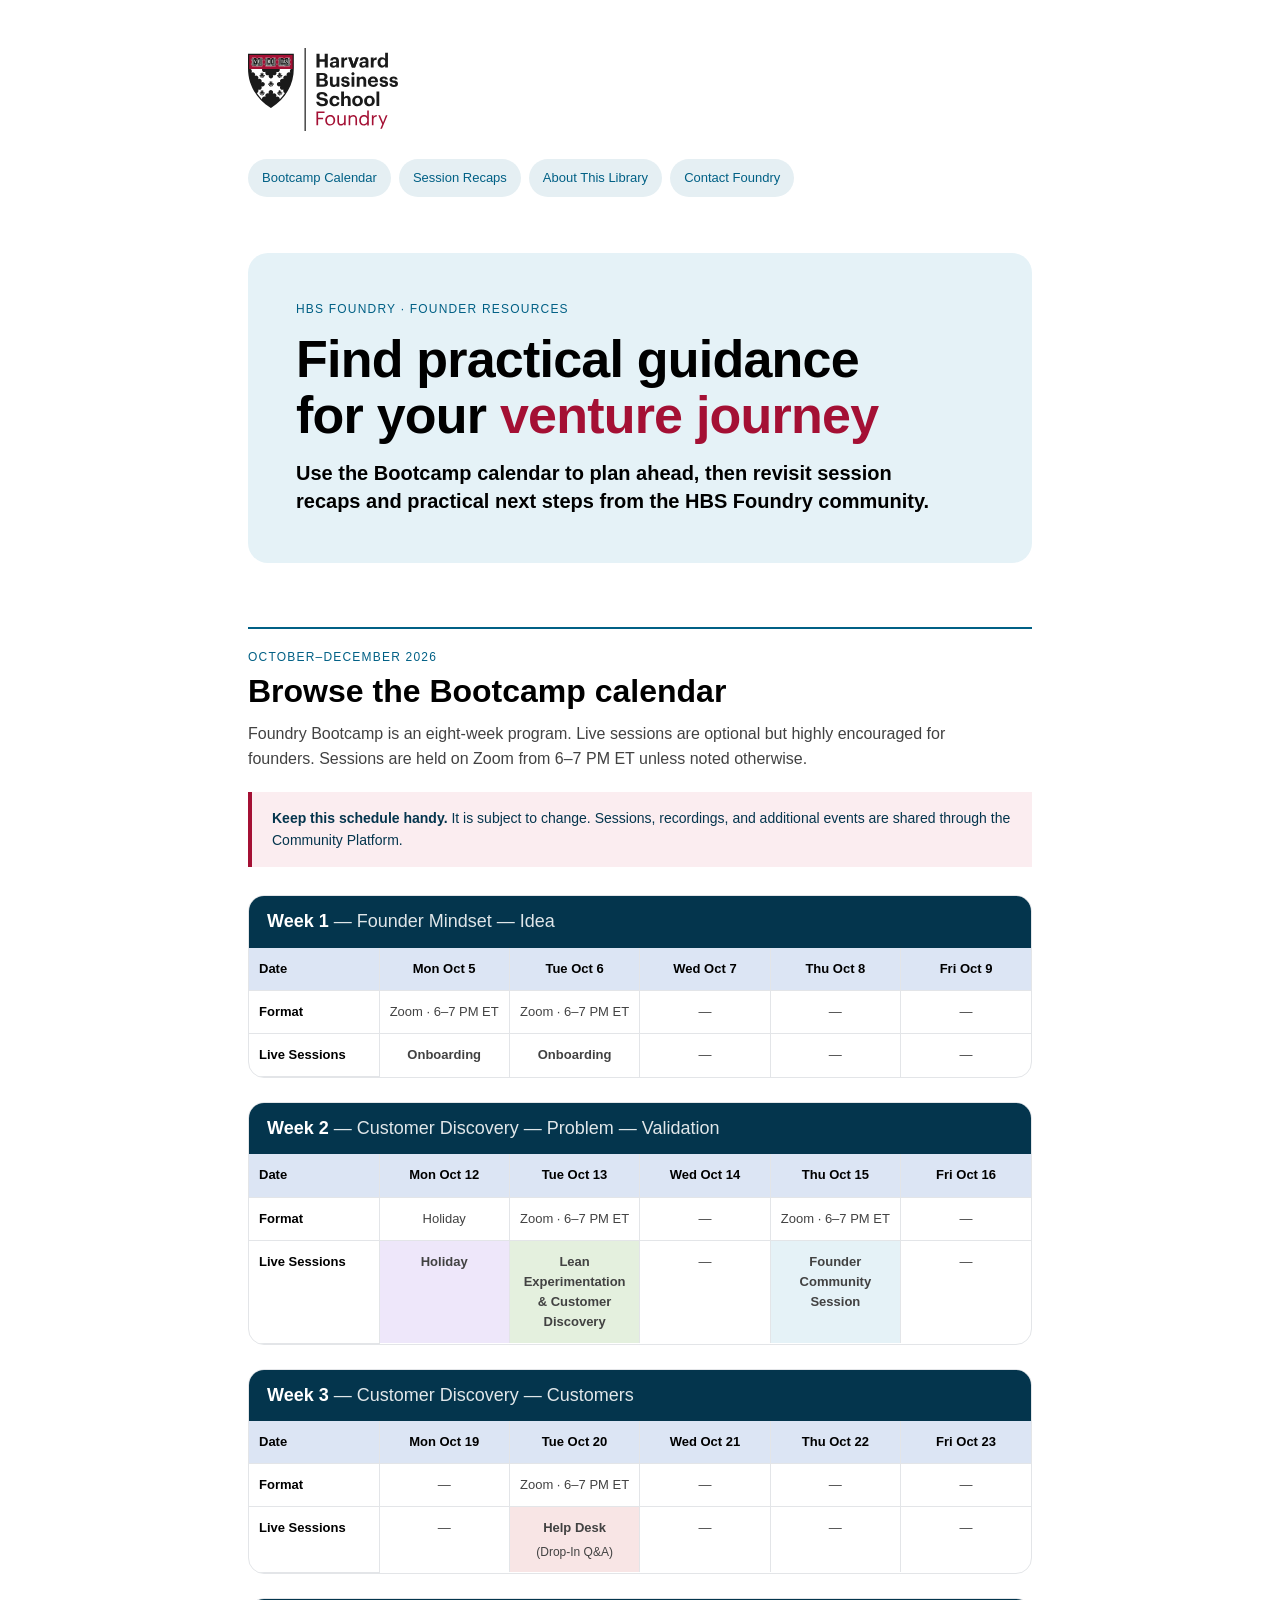
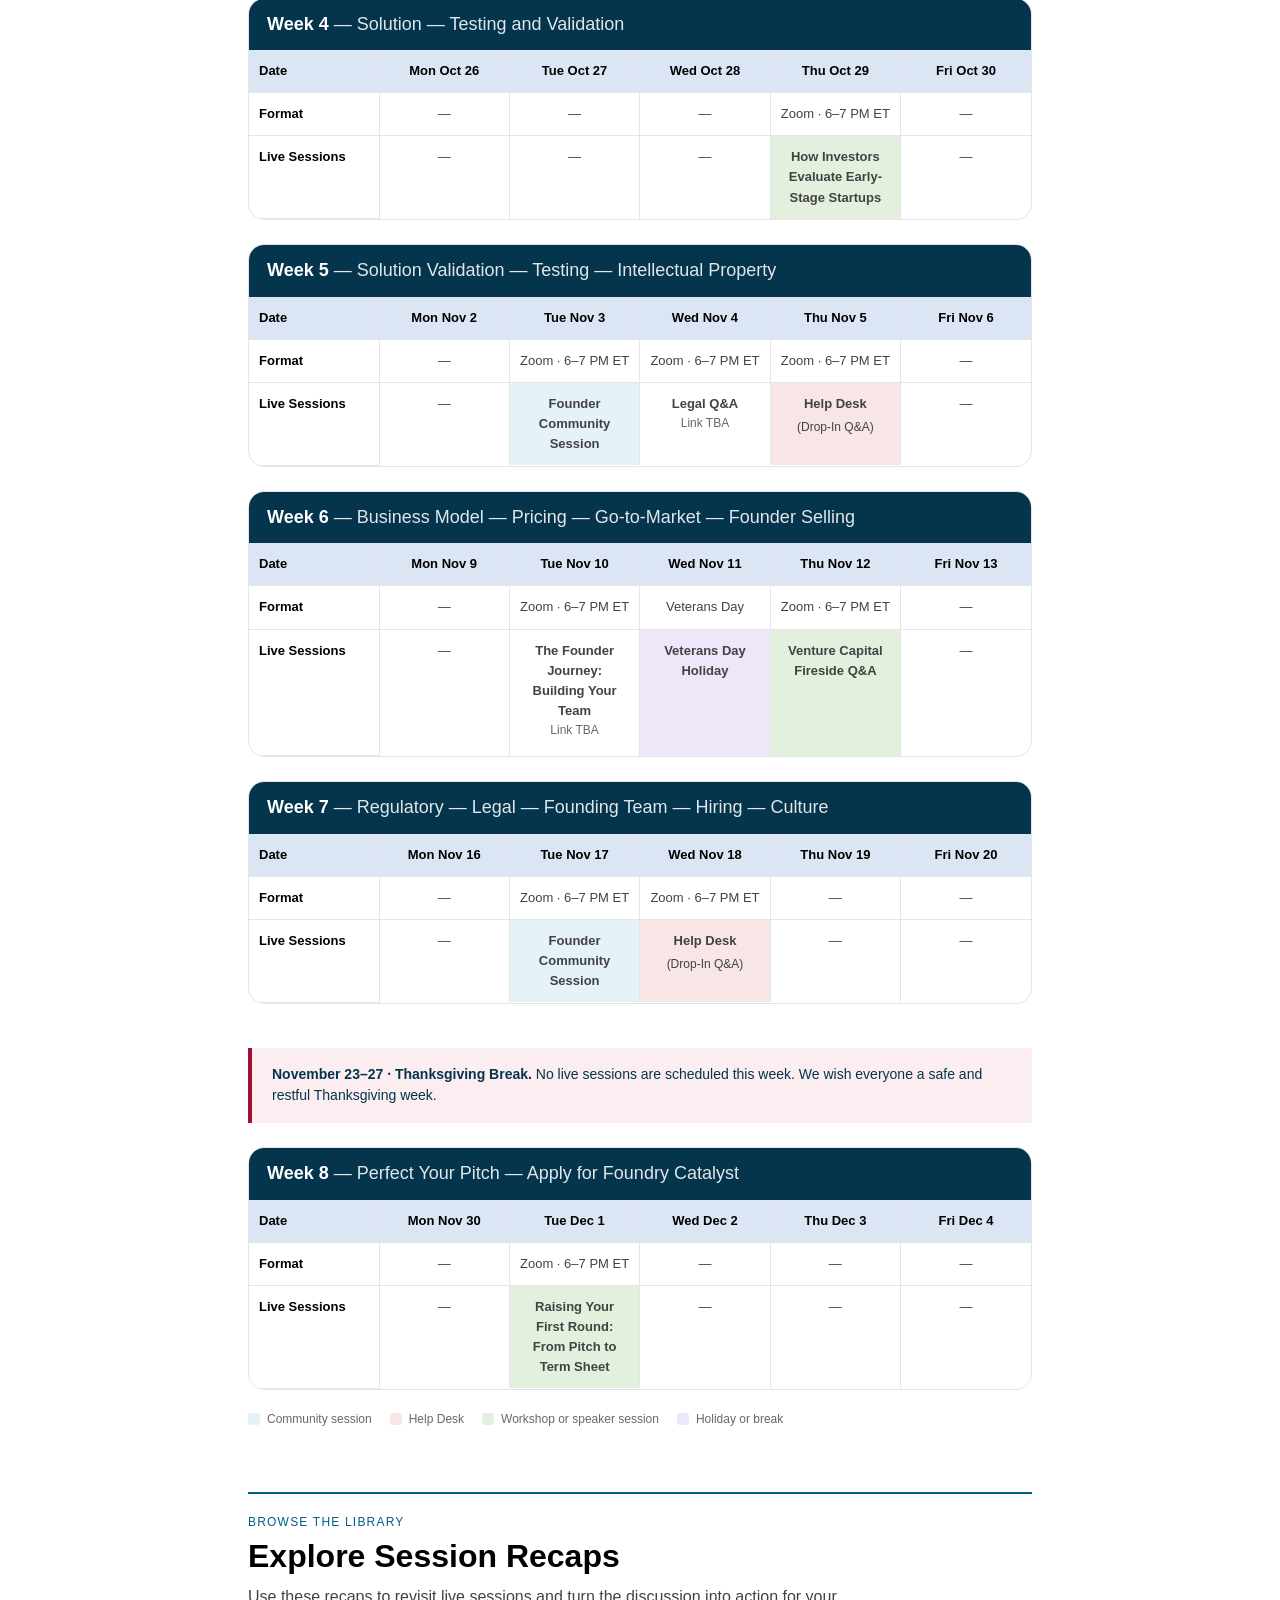
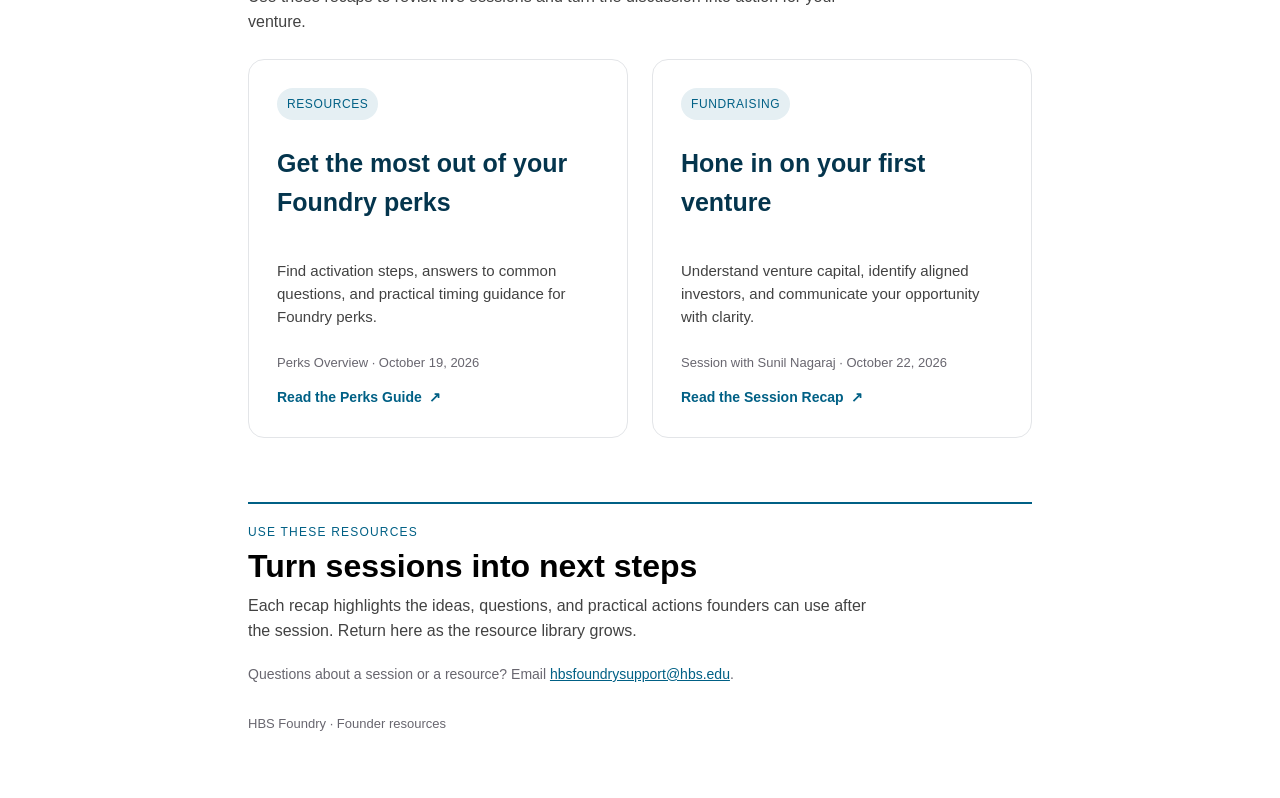
==== commit 144d2281: "Add Thanksgiving break to Bootcamp calendar" ====
--- a/index.html
+++ b/index.html
@@ -345,6 +345,8 @@
         </div>
       </article>
 
+      <div class="calendar-note" role="note"><strong>November 23–27 · Thanksgiving Break.</strong> No live sessions are scheduled this week. We wish everyone a safe and restful Thanksgiving week.</div>
+
       <article class="week-card">
         <h3 class="week-heading">Week 8 <span>— Perfect Your Pitch — Apply for Foundry Catalyst</span></h3>
         <div class="week-table-wrap">
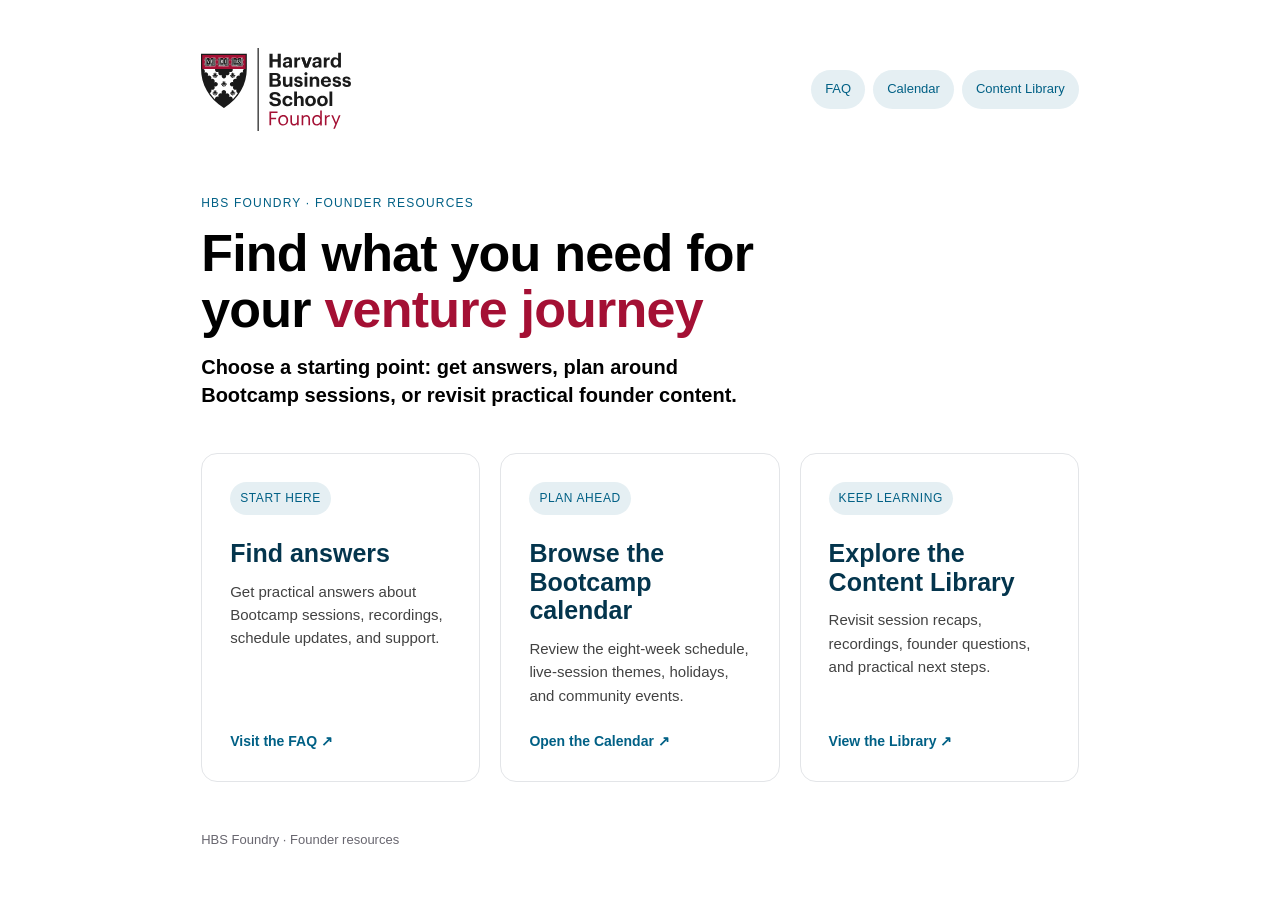
==== commit 1cec5fac: "Turn landing page into resource hub" ====
--- a/index.html
+++ b/index.html
@@ -4,403 +4,50 @@
   <meta charset="utf-8">
   <meta name="viewport" content="width=device-width, initial-scale=1, viewport-fit=cover">
   <title>Founder resources | HBS Foundry</title>
-  <meta name="description" content="Bootcamp live-session calendar, founder-facing session recaps, and practical resources from HBS Foundry.">
+  <meta name="description" content="Find the HBS Foundry FAQ, Bootcamp calendar, and founder-facing Content Library.">
   <link rel="stylesheet" href="css/styles.css">
-  <style>
-    .landing-hero {
-      margin-top: 56px;
-      padding: 48px;
-      background: var(--tint);
-      border-radius: 20px;
-    }
-    .landing-hero h1 { max-width: 720px; }
-    .landing-hero .standfirst { max-width: 640px; }
-    .landing-nav {
-      display:flex;
-      flex-wrap:wrap;
-      gap:8px;
-      margin-top:28px;
-    }
-    .landing-nav a {
-      display:inline-block;
-      padding:9px 14px;
-      border-radius:999px;
-      background:var(--pill);
-      color:var(--teal);
-      font-weight:500;
-      font-size:13px;
-      text-decoration:none;
-    }
-    .landing-section {
-      margin-top:64px;
-      border-top:2px solid var(--teal);
-      padding-top:20px;
-    }
-    .landing-section h2 { margin-top:8px; }
-    .resource-grid {
-      display:grid;
-      grid-template-columns:repeat(2,minmax(0,1fr));
-      gap:24px;
-      margin-top:24px;
-    }
-    .resource-card {
-      display:flex;
-      flex-direction:column;
-      min-height:310px;
-      padding:28px;
-      border:1px solid var(--rule);
-      border-radius:16px;
-      color:var(--ink);
-      text-decoration:none;
-      transition:transform .18s ease, box-shadow .18s ease, border-color .18s ease;
-    }
-    .resource-card:hover {
-      transform:translateY(-3px);
-      border-color:var(--teal);
-      box-shadow:0 12px 28px rgba(4,53,77,.10);
-    }
-    .resource-card .tag {
-      align-self:flex-start;
-      padding:7px 10px;
-      border-radius:999px;
-      background:var(--pill);
-      color:var(--teal);
-      font-size:12px;
-      font-weight:500;
-      letter-spacing:.05em;
-      text-transform:uppercase;
-    }
-    .resource-card h3 {
-      margin-top:24px;
-      color:var(--teal-dark);
-      font-size:25px;
-    }
-    .resource-card p {
-      margin-top:12px;
-      color:var(--body);
-      font-size:15px;
-    }
-    .resource-card .card-meta {
-      margin-top:auto;
-      padding-top:24px;
-      color:var(--muted);
-      font-size:13px;
-    }
-    .resource-card .card-arrow {
-      display:inline-flex;
-      align-items:center;
-      gap:7px;
-      margin-top:14px;
-      color:var(--teal);
-      font-weight:600;
-      font-size:14px;
-    }
-    .landing-note {
-      max-width:680px;
-      margin-top:20px;
-      color:var(--muted);
-      font-size:14px;
-    }
-
-    .calendar-intro {
-      max-width:760px;
-      margin-top:12px;
-      color:var(--body);
-    }
-    .calendar-note {
-      margin-top:20px;
-      padding:16px 20px;
-      border-left:4px solid var(--crimson);
-      background:var(--crimson-tint, #FBEDF0);
-      color:var(--teal-dark);
-      font-size:14px;
-    }
-    .calendar-grid {
-      display:grid;
-      gap:24px;
-      margin-top:28px;
-    }
-    .week-card {
-      overflow:hidden;
-      border:1px solid var(--rule);
-      border-radius:16px;
-      background:#fff;
-    }
-    .week-heading {
-      margin:0;
-      padding:14px 18px;
-      background:var(--teal-dark);
-      color:#fff;
-      font-size:18px;
-      line-height:1.3;
-    }
-    .week-heading span {
-      font-weight:400;
-      opacity:.88;
-    }
-    .week-table-wrap { overflow-x:auto; }
-    .week-table {
-      width:100%;
-      min-width:760px;
-      border-collapse:collapse;
-      table-layout:fixed;
-      font-size:13px;
-    }
-    .week-table th,
-    .week-table td {
-      padding:11px 10px;
-      border-right:1px solid var(--rule);
-      border-bottom:1px solid var(--rule);
-      vertical-align:top;
-      text-align:center;
-    }
-    .week-table tr:last-child td { border-bottom:0; }
-    .week-table th:last-child,
-    .week-table td:last-child { border-right:0; }
-    .week-table th:first-child,
-    .week-table td:first-child {
-      width:130px;
-      text-align:left;
-      font-weight:600;
-    }
-    .week-table thead th {
-      background:#DCE5F4;
-      color:var(--ink);
-      font-weight:600;
-      white-space:nowrap;
-    }
-    .week-table td:first-child { color:var(--teal-dark); }
-    .week-table td:not(:first-child) { color:var(--body); }
-    .session-cell {
-      min-height:56px;
-      font-weight:600;
-      color:var(--teal-dark);
-    }
-    .session-cell.is-holiday {
-      background:#EEE7FA;
-      color:#5F4A92;
-    }
-    .session-cell.is-community { background:#E5F2F7; }
-    .session-cell.is-help { background:#F8E5E5; }
-    .session-cell.is-feature { background:#E4F0DE; }
-    .session-cell.is-break { background:#F2F2F2; }
-    .session-cell .session-name { display:block; }
-    .session-cell .session-type {
-      display:block;
-      margin-top:4px;
-      font-weight:400;
-      font-size:12px;
-    }
-    .session-cell .session-time {
-      display:block;
-      margin-bottom:5px;
-      font-size:12px;
-      font-weight:500;
-      color:var(--muted);
-    }
-    .calendar-legend {
-      display:flex;
-      flex-wrap:wrap;
-      gap:8px 18px;
-      margin-top:20px;
-      color:var(--muted);
-      font-size:12px;
-    }
-    .calendar-legend span {
-      display:inline-flex;
-      align-items:center;
-      gap:7px;
-    }
-    .calendar-legend i {
-      width:12px;
-      height:12px;
-      border-radius:3px;
-      display:inline-block;
-    }
-    .legend-community { background:#E5F2F7; }
-    .legend-help { background:#F8E5E5; }
-    .legend-feature { background:#E4F0DE; }
-    .legend-holiday { background:#EEE7FA; }
-
-    @media (max-width:680px) {
-      .landing-hero { margin-top:32px; padding:28px 22px; }
-      .resource-grid { grid-template-columns:1fr; }
-      .week-heading { font-size:16px; }
-      .calendar-note { font-size:13px; }
-    }
-  </style>
 </head>
 <body>
-<div class="wrap"><div class="inner">
-  <img class="logo" src="assets/hbs-foundry-logo.svg" alt="Harvard Business School Foundry">
-
-  <nav class="landing-nav" aria-label="Primary">
-    <a href="#calendar">Bootcamp Calendar</a>
-    <a href="#sessions">Session Recaps</a>
-    <a href="#about">About This Library</a>
-    <a href="mailto:hbsfoundrysupport@hbs.edu">Contact Foundry</a>
-  </nav>
-
-  <header class="landing-hero">
-    <p class="eyebrow">HBS Foundry · Founder Resources</p>
-    <h1>Find practical guidance for your <span class="hl">venture journey</span></h1>
-    <p class="standfirst">Use the Bootcamp calendar to plan ahead, then revisit session recaps and practical next steps from the HBS Foundry community.</p>
+<div class="hub-shell">
+  <header class="hub-header">
+    <a href="index.html" aria-label="HBS Foundry home"><img class="logo" src="assets/hbs-foundry-logo.svg" alt="Harvard Business School Foundry"></a>
+    <nav class="hub-nav" aria-label="Primary">
+      <a href="faq.html">FAQ</a>
+      <a href="calendar.html">Calendar</a>
+      <a href="library.html">Content Library</a>
+    </nav>
   </header>
 
-  <section class="landing-section" id="calendar">
-    <p class="eyebrow">October–December 2026</p>
-    <h2>Browse the Bootcamp calendar</h2>
-    <p class="calendar-intro">Foundry Bootcamp is an eight-week program. Live sessions are optional but highly encouraged for founders. Sessions are held on Zoom from 6–7 PM ET unless noted otherwise.</p>
-    <div class="calendar-note"><strong>Keep this schedule handy.</strong> It is subject to change. Sessions, recordings, and additional events are shared through the Community Platform.</div>
+  <main>
+    <header class="hub-hero">
+      <p class="eyebrow">HBS Foundry · Founder Resources</p>
+      <h1>Find what you need for your <span class="hl">venture journey</span></h1>
+      <p class="standfirst">Choose a starting point: get answers, plan around Bootcamp sessions, or revisit practical founder content.</p>
+    </header>
 
-    <div class="calendar-grid">
-      <article class="week-card">
-        <h3 class="week-heading">Week 1 <span>— Founder Mindset — Idea</span></h3>
-        <div class="week-table-wrap">
-          <table class="week-table">
-            <thead><tr><th scope="col">Date</th><th scope="col">Mon Oct 5</th><th scope="col">Tue Oct 6</th><th scope="col">Wed Oct 7</th><th scope="col">Thu Oct 8</th><th scope="col">Fri Oct 9</th></tr></thead>
-            <tbody>
-              <tr><th scope="row">Format</th><td>Zoom · 6–7 PM ET</td><td>Zoom · 6–7 PM ET</td><td>—</td><td>—</td><td>—</td></tr>
-              <tr><th scope="row">Live Sessions</th><td class="session-cell"><span class="session-name">Onboarding</span></td><td class="session-cell"><span class="session-name">Onboarding</span></td><td>—</td><td>—</td><td>—</td></tr>
-            </tbody>
-          </table>
-        </div>
-      </article>
+    <section class="hub-grid" aria-label="Founder resources">
+      <a class="hub-card" href="faq.html">
+        <span class="tag">Start Here</span>
+        <h2>Find answers</h2>
+        <p>Get practical answers about Bootcamp sessions, recordings, schedule updates, and support.</p>
+        <span class="hub-arrow">Visit the FAQ ↗</span>
+      </a>
+      <a class="hub-card" href="calendar.html">
+        <span class="tag">Plan Ahead</span>
+        <h2>Browse the Bootcamp calendar</h2>
+        <p>Review the eight-week schedule, live-session themes, holidays, and community events.</p>
+        <span class="hub-arrow">Open the Calendar ↗</span>
+      </a>
+      <a class="hub-card" href="library.html">
+        <span class="tag">Keep Learning</span>
+        <h2>Explore the Content Library</h2>
+        <p>Revisit session recaps, recordings, founder questions, and practical next steps.</p>
+        <span class="hub-arrow">View the Library ↗</span>
+      </a>
+    </section>
+  </main>
 
-      <article class="week-card">
-        <h3 class="week-heading">Week 2 <span>— Customer Discovery — Problem — Validation</span></h3>
-        <div class="week-table-wrap">
-          <table class="week-table">
-            <thead><tr><th scope="col">Date</th><th scope="col">Mon Oct 12</th><th scope="col">Tue Oct 13</th><th scope="col">Wed Oct 14</th><th scope="col">Thu Oct 15</th><th scope="col">Fri Oct 16</th></tr></thead>
-            <tbody>
-              <tr><th scope="row">Format</th><td>Holiday</td><td>Zoom · 6–7 PM ET</td><td>—</td><td>Zoom · 6–7 PM ET</td><td>—</td></tr>
-              <tr><th scope="row">Live Sessions</th><td class="session-cell is-holiday"><span class="session-name">Holiday</span></td><td class="session-cell is-feature"><span class="session-name">Lean Experimentation &amp; Customer Discovery</span></td><td>—</td><td class="session-cell is-community"><span class="session-name">Founder Community Session</span></td><td>—</td></tr>
-            </tbody>
-          </table>
-        </div>
-      </article>
-
-      <article class="week-card">
-        <h3 class="week-heading">Week 3 <span>— Customer Discovery — Customers</span></h3>
-        <div class="week-table-wrap">
-          <table class="week-table">
-            <thead><tr><th scope="col">Date</th><th scope="col">Mon Oct 19</th><th scope="col">Tue Oct 20</th><th scope="col">Wed Oct 21</th><th scope="col">Thu Oct 22</th><th scope="col">Fri Oct 23</th></tr></thead>
-            <tbody>
-              <tr><th scope="row">Format</th><td>—</td><td>Zoom · 6–7 PM ET</td><td>—</td><td>—</td><td>—</td></tr>
-              <tr><th scope="row">Live Sessions</th><td>—</td><td class="session-cell is-help"><span class="session-name">Help Desk</span><span class="session-type">(Drop-In Q&amp;A)</span></td><td>—</td><td>—</td><td>—</td></tr>
-            </tbody>
-          </table>
-        </div>
-      </article>
-
-      <article class="week-card">
-        <h3 class="week-heading">Week 4 <span>— Solution — Testing and Validation</span></h3>
-        <div class="week-table-wrap">
-          <table class="week-table">
-            <thead><tr><th scope="col">Date</th><th scope="col">Mon Oct 26</th><th scope="col">Tue Oct 27</th><th scope="col">Wed Oct 28</th><th scope="col">Thu Oct 29</th><th scope="col">Fri Oct 30</th></tr></thead>
-            <tbody>
-              <tr><th scope="row">Format</th><td>—</td><td>—</td><td>—</td><td>Zoom · 6–7 PM ET</td><td>—</td></tr>
-              <tr><th scope="row">Live Sessions</th><td>—</td><td>—</td><td>—</td><td class="session-cell is-feature"><span class="session-name">How Investors Evaluate Early-Stage Startups</span></td><td>—</td></tr>
-            </tbody>
-          </table>
-        </div>
-      </article>
-
-      <article class="week-card">
-        <h3 class="week-heading">Week 5 <span>— Solution Validation — Testing — Intellectual Property</span></h3>
-        <div class="week-table-wrap">
-          <table class="week-table">
-            <thead><tr><th scope="col">Date</th><th scope="col">Mon Nov 2</th><th scope="col">Tue Nov 3</th><th scope="col">Wed Nov 4</th><th scope="col">Thu Nov 5</th><th scope="col">Fri Nov 6</th></tr></thead>
-            <tbody>
-              <tr><th scope="row">Format</th><td>—</td><td>Zoom · 6–7 PM ET</td><td>Zoom · 6–7 PM ET</td><td>Zoom · 6–7 PM ET</td><td>—</td></tr>
-              <tr><th scope="row">Live Sessions</th><td>—</td><td class="session-cell is-community"><span class="session-name">Founder Community Session</span></td><td class="session-cell"><span class="session-name">Legal Q&amp;A</span><span class="session-time">Link TBA</span></td><td class="session-cell is-help"><span class="session-name">Help Desk</span><span class="session-type">(Drop-In Q&amp;A)</span></td><td>—</td></tr>
-            </tbody>
-          </table>
-        </div>
-      </article>
-
-      <article class="week-card">
-        <h3 class="week-heading">Week 6 <span>— Business Model — Pricing — Go-to-Market — Founder Selling</span></h3>
-        <div class="week-table-wrap">
-          <table class="week-table">
-            <thead><tr><th scope="col">Date</th><th scope="col">Mon Nov 9</th><th scope="col">Tue Nov 10</th><th scope="col">Wed Nov 11</th><th scope="col">Thu Nov 12</th><th scope="col">Fri Nov 13</th></tr></thead>
-            <tbody>
-              <tr><th scope="row">Format</th><td>—</td><td>Zoom · 6–7 PM ET</td><td>Veterans Day</td><td>Zoom · 6–7 PM ET</td><td>—</td></tr>
-              <tr><th scope="row">Live Sessions</th><td>—</td><td class="session-cell"><span class="session-name">The Founder Journey: Building Your Team</span><span class="session-time">Link TBA</span></td><td class="session-cell is-holiday"><span class="session-name">Veterans Day Holiday</span></td><td class="session-cell is-feature"><span class="session-name">Venture Capital Fireside Q&amp;A</span></td><td>—</td></tr>
-            </tbody>
-          </table>
-        </div>
-      </article>
-
-      <article class="week-card">
-        <h3 class="week-heading">Week 7 <span>— Regulatory — Legal — Founding Team — Hiring — Culture</span></h3>
-        <div class="week-table-wrap">
-          <table class="week-table">
-            <thead><tr><th scope="col">Date</th><th scope="col">Mon Nov 16</th><th scope="col">Tue Nov 17</th><th scope="col">Wed Nov 18</th><th scope="col">Thu Nov 19</th><th scope="col">Fri Nov 20</th></tr></thead>
-            <tbody>
-              <tr><th scope="row">Format</th><td>—</td><td>Zoom · 6–7 PM ET</td><td>Zoom · 6–7 PM ET</td><td>—</td><td>—</td></tr>
-              <tr><th scope="row">Live Sessions</th><td>—</td><td class="session-cell is-community"><span class="session-name">Founder Community Session</span></td><td class="session-cell is-help"><span class="session-name">Help Desk</span><span class="session-type">(Drop-In Q&amp;A)</span></td><td>—</td><td>—</td></tr>
-            </tbody>
-          </table>
-        </div>
-      </article>
-
-      <div class="calendar-note" role="note"><strong>November 23–27 · Thanksgiving Break.</strong> No live sessions are scheduled this week. We wish everyone a safe and restful Thanksgiving week.</div>
-
-      <article class="week-card">
-        <h3 class="week-heading">Week 8 <span>— Perfect Your Pitch — Apply for Foundry Catalyst</span></h3>
-        <div class="week-table-wrap">
-          <table class="week-table">
-            <thead><tr><th scope="col">Date</th><th scope="col">Mon Nov 30</th><th scope="col">Tue Dec 1</th><th scope="col">Wed Dec 2</th><th scope="col">Thu Dec 3</th><th scope="col">Fri Dec 4</th></tr></thead>
-            <tbody>
-              <tr><th scope="row">Format</th><td>—</td><td>Zoom · 6–7 PM ET</td><td>—</td><td>—</td><td>—</td></tr>
-              <tr><th scope="row">Live Sessions</th><td>—</td><td class="session-cell is-feature"><span class="session-name">Raising Your First Round: From Pitch to Term Sheet</span></td><td>—</td><td>—</td><td>—</td></tr>
-            </tbody>
-          </table>
-        </div>
-      </article>
-    </div>
-
-    <div class="calendar-legend" aria-label="Calendar key">
-      <span><i class="legend-community"></i> Community session</span>
-      <span><i class="legend-help"></i> Help Desk</span>
-      <span><i class="legend-feature"></i> Workshop or speaker session</span>
-      <span><i class="legend-holiday"></i> Holiday or break</span>
-    </div>
-  </section>
-
-  <section class="landing-section" id="sessions">
-    <p class="eyebrow">Browse the Library</p>
-    <h2>Explore Session Recaps</h2>
-    <p class="intro">Use these recaps to revisit live sessions and turn the discussion into action for your venture.</p>
-
-    <div class="resource-grid">
-      <a class="resource-card" href="sessions/perks-overview.html">
-        <span class="tag">Resources</span>
-        <h3>Get the most out of your Foundry perks</h3>
-        <p>Find activation steps, answers to common questions, and practical timing guidance for Foundry perks.</p>
-        <div class="card-meta">Perks Overview · October 19, 2026</div>
-        <span class="card-arrow">Read the Perks Guide <span aria-hidden="true">↗</span></span>
-      </a>
-
-      <a class="resource-card" href="sessions/hone-in-on-your-first-venture.html">
-        <span class="tag">Fundraising</span>
-        <h3>Hone in on your first venture</h3>
-        <p>Understand venture capital, identify aligned investors, and communicate your opportunity with clarity.</p>
-        <div class="card-meta">Session with Sunil Nagaraj · October 22, 2026</div>
-        <span class="card-arrow">Read the Session Recap <span aria-hidden="true">↗</span></span>
-      </a>
-    </div>
-  </section>
-
-  <section class="landing-section" id="about">
-    <p class="eyebrow">Use These Resources</p>
-    <h2>Turn sessions into next steps</h2>
-    <p class="intro">Each recap highlights the ideas, questions, and practical actions founders can use after the session. Return here as the resource library grows.</p>
-    <p class="landing-note">Questions about a session or a resource? Email <a href="mailto:hbsfoundrysupport@hbs.edu">hbsfoundrysupport@hbs.edu</a>.</p>
-  </section>
-
-  <footer>HBS Foundry · Founder resources</footer>
-</div></div>
+  <footer class="page-footer">HBS Foundry · Founder resources</footer>
+</div>
 </body>
 </html>
--- a/css/styles.css
+++ b/css/styles.css
@@ -425,3 +425,121 @@
 @media (prefers-reduced-motion: reduce) {
   * { transition: none !important; }
 }
+
+/* Resource hub */
+.hub-shell {
+  max-width: 980px;
+  margin: 0 auto;
+  padding: 48px max(20px, 4vw) 72px;
+}
+.hub-header {
+  display:flex;
+  align-items:center;
+  justify-content:space-between;
+  gap:24px;
+}
+.hub-header .logo { width:150px; }
+.hub-nav {
+  display:flex;
+  flex-wrap:wrap;
+  justify-content:flex-end;
+  gap:8px;
+}
+.hub-nav a {
+  display:inline-block;
+  padding:9px 14px;
+  border-radius:999px;
+  background:var(--pill);
+  color:var(--teal);
+  font-size:13px;
+  font-weight:500;
+  text-decoration:none;
+}
+.hub-nav a:hover { background:var(--tint); }
+.hub-hero {
+  margin-top:64px;
+  max-width:780px;
+}
+.hub-hero h1 { margin-top:14px; }
+.hub-hero .standfirst { max-width:650px; }
+.hub-grid {
+  display:grid;
+  grid-template-columns:repeat(3,minmax(0,1fr));
+  gap:20px;
+  margin-top:44px;
+}
+.hub-card {
+  display:flex;
+  flex-direction:column;
+  min-height:270px;
+  padding:28px;
+  border:1px solid var(--rule);
+  border-radius:16px;
+  color:var(--ink);
+  text-decoration:none;
+  transition:transform .18s ease, box-shadow .18s ease, border-color .18s ease;
+}
+.hub-card:hover {
+  transform:translateY(-3px);
+  border-color:var(--teal);
+  box-shadow:0 12px 28px rgba(4,53,77,.10);
+}
+.hub-card .tag {
+  align-self:flex-start;
+  padding:7px 10px;
+  border-radius:999px;
+  background:var(--pill);
+  color:var(--teal);
+  font-size:12px;
+  font-weight:500;
+  letter-spacing:.05em;
+  text-transform:uppercase;
+}
+.hub-card h2 {
+  margin-top:24px;
+  color:var(--teal-dark);
+  font-size:25px;
+}
+.hub-card p {
+  margin-top:12px;
+  color:var(--body);
+  font-size:15px;
+}
+.hub-card .hub-arrow {
+  margin-top:auto;
+  padding-top:24px;
+  color:var(--teal);
+  font-size:14px;
+  font-weight:600;
+}
+.page-content { margin-top:56px; }
+.page-content > .landing-section:first-child { margin-top:0; }
+.page-footer {
+  margin-top:48px;
+  color:var(--muted);
+  font-size:13px;
+}
+.faq-list {
+  max-width:780px;
+  margin-top:28px;
+}
+.faq-list details {
+  border-top:1px solid var(--rule);
+}
+.faq-list details:last-child { border-bottom:1px solid var(--rule); }
+.faq-list summary {
+  padding:20px 0;
+  font-size:17px;
+}
+.faq-list details p {
+  padding:0 40px 20px 0;
+  font-size:15px;
+}
+@media (max-width:760px) {
+  .hub-header { align-items:flex-start; flex-direction:column; }
+  .hub-nav { justify-content:flex-start; }
+  .hub-grid { grid-template-columns:1fr; }
+  .hub-shell { padding-top:32px; }
+  .hub-hero { margin-top:48px; }
+}
+
